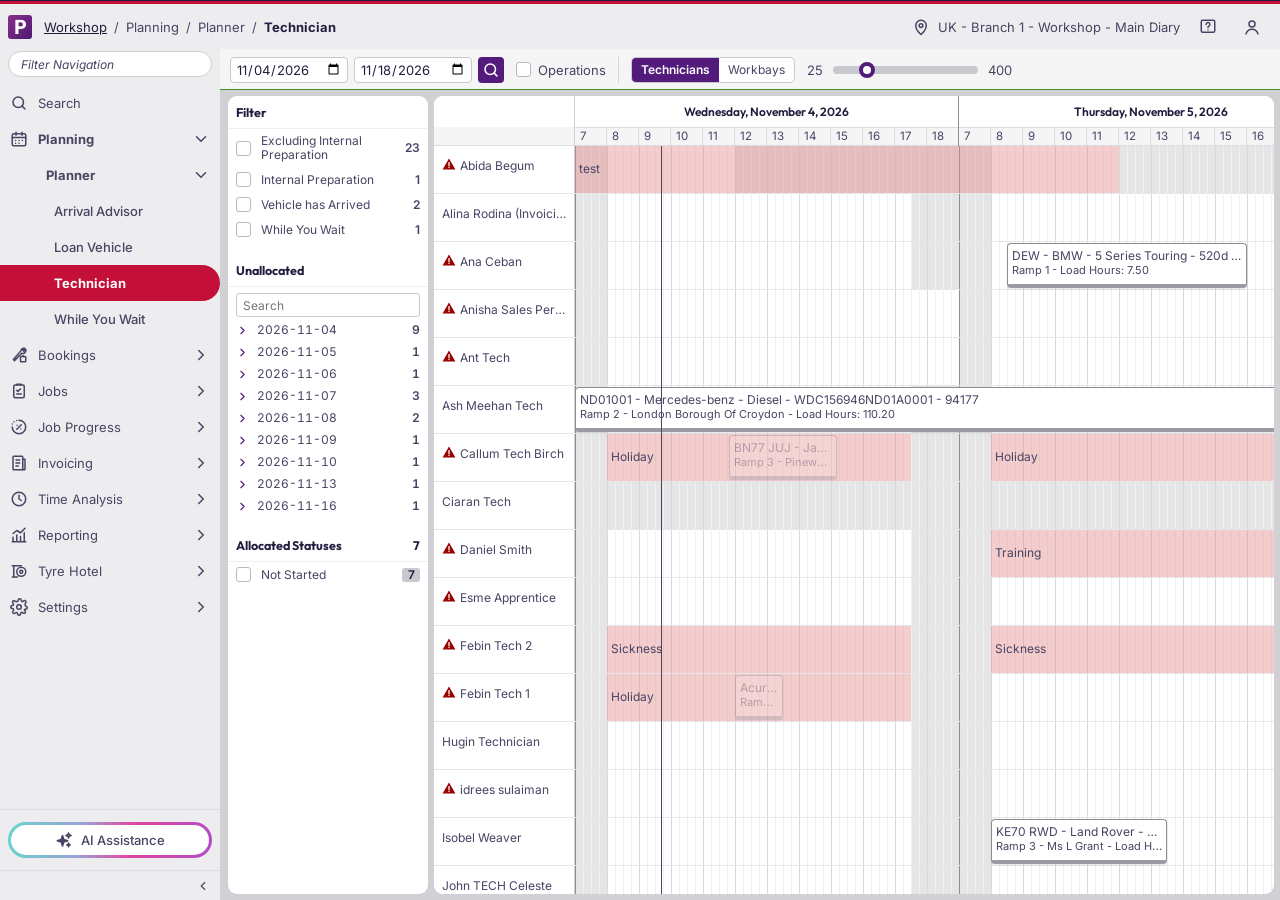
==== index.html @ 4c566c7a "Offer extras on the booking call, checked against parts stock After the booking form, the copilot lo" ====
<!doctype html>
<html lang="en-GB">
<head>
<meta charset="utf-8">
<meta name="viewport" content="width=device-width, initial-scale=1">
<title>Pinewood · Workshop Planner and AI Assistance prototype</title>
<link rel="preconnect" href="https://fonts.googleapis.com">
<link rel="preconnect" href="https://fonts.gstatic.com" crossorigin>
<link href="https://fonts.googleapis.com/css2?family=Inter:wght@400;500;600;700&family=Outfit:wght@500;600;700&display=swap" rel="stylesheet">
<link rel="stylesheet" href="css/app.css">
<link rel="stylesheet" href="css/planner.css">
<link rel="stylesheet" href="css/copilot.css">
</head>
<body>
<div class="top-line" aria-hidden="true"></div>
<header class="topbar">
  <div class="logo" aria-hidden="true">P</div>
  <nav class="crumb" id="crumb" aria-label="Breadcrumb"></nav>
  <span class="sp"></span>
  <span class="loc"><svg class="i"><use href="#i-pin"/></svg><span>UK - Branch 1 - Workshop - Main Diary</span></span>
  <button class="icbtn" data-a="inert" aria-label="Help"><svg class="i"><use href="#i-help"/></svg></button>
  <button class="icbtn" data-a="inert" aria-label="Account"><svg class="i"><use href="#i-user"/></svg></button>
</header>
<div class="shell" id="shell">
  <aside class="side" id="side" aria-label="Main navigation">
    <input class="nav-filter" id="nav-filter" placeholder="Filter Navigation" aria-label="Filter navigation" autocomplete="off">
    <nav class="nav" id="nav"></nav>
    <div class="side-foot">
      <div class="ai-wrap"><button class="ai-btn" id="ai-btn" data-a="chat" aria-pressed="false"><svg class="i"><use href="#i-sparks"/></svg><span>AI Assistance</span></button></div>
      <button class="collapse" id="collapse" data-a="collapse" aria-label="Collapse navigation"><svg class="i sm"><use href="#i-left"/></svg></button>
    </div>
  </aside>

  <div class="content">
    <div class="workspace">
      <main id="main" tabindex="-1"></main>
      <aside class="chat hide" id="chat" aria-label="AI Assistance"></aside>
    </div>
  </div>
</div>
<div id="tip" class="tip" role="status" hidden></div>
<div id="toasts" aria-live="polite"></div>

<svg width="0" height="0" style="position:absolute" aria-hidden="true">
  <symbol id="i-pin" viewBox="0 0 24 24"><path d="M12 22s7-6.1 7-12a7 7 0 10-14 0c0 5.9 7 12 7 12z"/><circle cx="12" cy="10" r="2.5"/></symbol>
  <symbol id="i-help" viewBox="0 0 24 24"><rect x="3" y="3" width="18" height="16" rx="2"/><path d="M9.5 8.5a2.5 2.5 0 114 2c-1 .6-1.5 1-1.5 2"/><path d="M12 15.5h.01"/></symbol>
  <symbol id="i-user" viewBox="0 0 24 24"><circle cx="12" cy="8" r="4"/><path d="M4 21c1.5-4 4.5-6 8-6s6.5 2 8 6"/></symbol>
  <symbol id="i-search" viewBox="0 0 24 24"><circle cx="11" cy="11" r="7"/><path d="M20 20l-3.5-3.5"/></symbol>
  <symbol id="i-calendar" viewBox="0 0 24 24"><rect x="3" y="5" width="18" height="16" rx="2"/><path d="M3 10h18M8 3v4M16 3v4M7.5 14h.01M12 14h.01M16.5 14h.01M7.5 17.5h.01M12 17.5h.01"/></symbol>
  <symbol id="i-tools" viewBox="0 0 24 24"><path d="M14.5 6.5a4 4 0 015-3.5l-2.500 2.500 1.500 1.500L21 4.500a4 4 0 01-5.300 5.100L6 19.500 4.500 18z"/><rect x="14" y="14" width="7" height="7" rx="1"/><path d="M17.500 14v-1.500"/></symbol>
  <symbol id="i-clip" viewBox="0 0 24 24"><rect x="5" y="4" width="14" height="17" rx="2"/><path d="M9 4V3h6v1M9 11l1.500 1.500L14 9M9 16h6"/></symbol>
  <symbol id="i-progress" viewBox="0 0 24 24"><path d="M12 3a9 9 0 11-9 9"/><path d="M3 8v.01M5.500 5v.01M9 3.400v.01"/><path d="M15 9l-6 6M9.500 9.500h.01M14.500 14.500h.01"/></symbol>
  <symbol id="i-invoice" viewBox="0 0 24 24"><rect x="4" y="3" width="13" height="18" rx="1"/><path d="M8 8h5M8 12h5M8 16h3M17 7h3v13a1 1 0 01-1 1h-2"/></symbol>
  <symbol id="i-clock" viewBox="0 0 24 24"><circle cx="12" cy="12" r="9"/><path d="M12 7v5l3 2"/></symbol>
  <symbol id="i-report" viewBox="0 0 24 24"><path d="M4 20v-5M9 20v-8M14 20v-6M19 20V9M3 21h18M4 10l5-4 5 3 6-6"/></symbol>
  <symbol id="i-tyre" viewBox="0 0 24 24"><circle cx="15" cy="13" r="6"/><circle cx="15" cy="13" r="2"/><path d="M3 5h12M5 5v15M3 20h7"/></symbol>
  <symbol id="i-cog" viewBox="0 0 24 24"><circle cx="12" cy="12" r="3"/><path d="M19.400 15a1.700 1.700 0 00.300 1.800l.1.100a2 2 0 11-2.800 2.800l-.1-.1a1.700 1.700 0 00-1.800-.3 1.700 1.700 0 00-1 1.500V21a2 2 0 11-4 0v-.1a1.700 1.700 0 00-1.100-1.500 1.700 1.700 0 00-1.800.3l-.1.100a2 2 0 11-2.800-2.800l.1-.1a1.700 1.700 0 00.3-1.800 1.700 1.700 0 00-1.500-1H3a2 2 0 110-4h.1a1.700 1.700 0 001.500-1.100 1.700 1.700 0 00-.3-1.800l-.1-.1a2 2 0 112.800-2.800l.1.100a1.700 1.700 0 001.800.3H9.900a1.700 1.700 0 001-1.500V3a2 2 0 114 0v.1a1.700 1.700 0 001 1.500 1.700 1.700 0 001.800-.3l.1-.1a2 2 0 112.800 2.800l-.1.100a1.700 1.700 0 00-.3 1.800V9.900a1.700 1.700 0 001.500 1H21a2 2 0 110 4h-.1a1.700 1.700 0 00-1.500 1z"/></symbol>
  <symbol id="i-down" viewBox="0 0 24 24"><path d="M6 9l6 6 6-6"/></symbol>
  <symbol id="i-right" viewBox="0 0 24 24"><path d="M9 6l6 6-6 6"/></symbol>
  <symbol id="i-left" viewBox="0 0 24 24"><path d="M15 6l-6 6 6 6"/></symbol>
  <symbol id="i-sparks" viewBox="0 0 24 24"><path d="M10 6l1.800 5.200L17 13l-5.200 1.800L10 20l-1.800-5.200L3 13l5.200-1.800z" fill="currentColor"/><path d="M18 2.500l.9 2.600 2.600.9-2.600.9-.9 2.600-.9-2.600-2.600-.9 2.600-.9z"/><path d="M18 16l.7 1.800 1.800.7-1.800.7-.7 1.800-.7-1.800-1.800-.7 1.800-.7z" fill="currentColor"/></symbol>
  <symbol id="i-spark" viewBox="0 0 24 24"><path d="M12 3l1.800 5.200L19 10l-5.200 1.800L12 17l-1.800-5.200L5 10l5.200-1.800z"/><path d="M19 15l.8 2.200L22 18l-2.200.8L19 21l-.8-2.200L16 18l2.200-.8z"/></symbol>
  <symbol id="i-check" viewBox="0 0 24 24"><path d="M5 12.500l4.500 4.500L19 7.500"/></symbol>
  <symbol id="i-x" viewBox="0 0 24 24"><path d="M6 6l12 12M18 6L6 18"/></symbol>
  <symbol id="i-alert" viewBox="0 0 24 24"><path d="M12 3l10 18H2z"/><path d="M12 10v4M12 17.500h.01"/></symbol>
  <symbol id="i-info" viewBox="0 0 24 24"><circle cx="12" cy="12" r="9"/><path d="M12 11v6M12 7.500h.01"/></symbol>
  <symbol id="i-lock" viewBox="0 0 24 24"><rect x="5" y="11" width="14" height="10" rx="2"/><path d="M8 11V8a4 4 0 018 0v3"/></symbol>
  <symbol id="i-send" viewBox="0 0 24 24"><path d="M4 12l16-8-6 16-2.500-6.500z"/></symbol>
  <symbol id="i-table" viewBox="0 0 24 24"><rect x="3" y="4" width="18" height="16" rx="2"/><path d="M3 10h18M3 15h18M9 10v10"/></symbol>
  <symbol id="i-chart" viewBox="0 0 24 24"><path d="M4 20V10M10 20V4M16 20v-7M22 20H2"/></symbol>
  <symbol id="i-arrow" viewBox="0 0 24 24"><path d="M5 12h14M13 6l6 6-6 6"/></symbol>
  <symbol id="i-back" viewBox="0 0 24 24"><path d="M19 12H5M11 6l-6 6 6 6"/></symbol>
  <symbol id="i-up" viewBox="0 0 24 24"><path d="M12 19V5M6 11l6-6 6 6"/></symbol>
  <symbol id="i-dn" viewBox="0 0 24 24"><path d="M12 5v14M6 13l6 6 6-6"/></symbol>
  <symbol id="i-warn-fill" viewBox="0 0 24 24"><path d="M12 2.500L23 21.500H1z" fill="currentColor" stroke="none"/><path d="M12 9.500v5.500M12 17.700v.1" stroke="#fff" stroke-width="2.200" stroke-linecap="round"/></symbol>
</svg>

<script src="js/aftersales-data.js"></script>
<script src="js/workshop-planner.js"></script>
<script src="js/charts.js"></script>
<script src="js/intent.js"></script>
<script src="js/optimiser.js"></script>
<script src="js/matching.js"></script>
<script src="js/parts.js"></script>
<script src="js/vehicles.js"></script>
<script src="js/upsell.js"></script>
<script src="js/dashboard.js"></script>
<script src="js/copilot.js"></script>
<script src="js/app.js"></script>
</body>
</html>
---- css/app.css ----
/* App chrome: sampled from the Pinewood workshop planner screenshot. */
:root {
  --brand: #531b7c;
  --brand-600: #6a2a97;
  --brand-50: #f4effa;
  --brand-100: #e8def5;
  --brand-200: #d2c0ea;
  --crimson: #c41038;
  --navy: #231c3e;
  --ink: #231c3e;
  --ink-2: #484463;
  --muted: #6a6878;
  --chrome: #edecee;
  --gutter: #d1d1d5;
  --toolbar: #f5f5f6;
  --card: #fff;
  --line: #e2e1e8;
  --line-2: #efeef3;
  --green: #3f8f2a;
  --warn: #980303;
  --ok: #256b2a;
  --ok-bg: #e6f3e7;
  --amber: #8a4b00;
  --amber-bg: #fff3dc;
  --red: #a8231b;
  --red-bg: #fdecea;
  --shadow: 0 1px 2px rgba(20, 16, 40, .06), 0 2px 8px rgba(20, 16, 40, .05);
  --ai-gradient: linear-gradient(100deg, #63d6c8 0%, #9aa3d6 35%, #e0489f 60%, #b24bc8 100%);
}

* { box-sizing: border-box; }
html, body { margin: 0; height: 100%; }
body {
  font-family: 'Inter', system-ui, sans-serif;
  font-size: 13px;
  line-height: 18px;
  color: var(--ink);
  background: var(--chrome);
  -webkit-font-smoothing: antialiased;
  overflow: hidden;
}
button, input, select { font: inherit; color: inherit; }
a { color: var(--brand); }
:focus-visible { outline: 2px solid var(--brand); outline-offset: 1px; }
.sp { flex: 1 1 auto; }
.hide { display: none !important; }
svg.i { width: 18px; height: 18px; flex: none; stroke: currentColor; fill: none; stroke-width: 2; stroke-linecap: round; stroke-linejoin: round; }
svg.i.sm { width: 14px; height: 14px; }

.top-line { height: 4px; background: linear-gradient(var(--navy) 0 1px, var(--crimson) 1px); }
.shell { display: flex; height: calc(100vh - 49px); min-height: 0; }
.content { flex: 1 1 auto; min-width: 0; display: flex; flex-direction: column; }
.workspace { flex: 1 1 auto; min-height: 0; display: flex; }
main { flex: 1 1 auto; min-width: 0; display: flex; flex-direction: column; min-height: 0; outline: 0; }

/* Sidebar */
.side { width: 220px; flex: none; display: flex; flex-direction: column; min-height: 0; background: var(--chrome); transition: width .18s ease; }
.logo { width: 24px; height: 24px; border-radius: 3px; background: linear-gradient(135deg, #8a2f8e, #4b1a70); color: #fff; font-family: 'Outfit', sans-serif; font-weight: 700; font-size: 20px; line-height: 24px; text-align: center; }
.nav-filter { margin: 2px 8px 8px; height: 26px; flex: none; border: 1px solid #cfced4; border-radius: 13px; padding: 0 12px; background: #fff; font-style: italic; font-size: 12px; min-width: 0; }
.nav-filter::placeholder { color: var(--ink-2); }
.nav { flex: 1 1 auto; min-height: 0; overflow-y: auto; overflow-x: hidden; }
.nv { display: flex; align-items: center; gap: 10px; width: 100%; height: 36px; padding: 0 10px; border: 0; background: transparent; color: var(--ink-2); cursor: pointer; text-align: left; white-space: nowrap; }
.nv:hover { background: #e3e2e6; }
.nv svg.i { width: 18px; height: 18px; }
.nv .chev { margin-left: auto; width: 15px; height: 15px; }
.nv.open { font-weight: 700; }
.nv.l2 { padding-left: 46px; }
.nv.l3 { padding-left: 54px; font-weight: 500; border-radius: 0 18px 18px 0; width: calc(100% - 0px); }
.nv.on { background: var(--crimson); color: #fff; font-weight: 700; }
.nv.on:hover { background: var(--crimson); }
.side-foot { flex: none; border-top: 1px solid #dddce0; }
.ai-wrap { padding: 12px 8px; }
.ai-btn { position: relative; width: 100%; height: 36px; display: flex; align-items: center; justify-content: center; gap: 8px; border: 3px solid transparent; border-radius: 18px; background: linear-gradient(#fff, #fff) padding-box, var(--ai-gradient) border-box; color: var(--ink-2); cursor: pointer; font-weight: 500; white-space: nowrap; }
.ai-btn:hover, .ai-btn[aria-pressed="true"] { background: linear-gradient(var(--brand-50), var(--brand-50)) padding-box, var(--ai-gradient) border-box; }
.collapse { display: flex; justify-content: flex-end; align-items: center; width: 100%; height: 30px; padding: 0 10px; border: 0; border-top: 1px solid #dddce0; background: transparent; color: var(--ink-2); cursor: pointer; }
.collapse:hover { background: #e3e2e6; }
.shell.mini .side { width: 52px; }
.shell.mini .nav-filter, .shell.mini .nv > span, .shell.mini .nv .chev, .shell.mini .nv.l2, .shell.mini .nv.l3, .shell.mini .ai-btn span { display: none; }
.shell.mini .nv { justify-content: center; padding: 0; }
.shell.mini .ai-btn { padding: 0; }
.shell.mini .collapse svg { transform: rotate(180deg); }

/* Top bar */
.topbar { height: 45px; display: flex; align-items: center; gap: 12px; padding: 0 12px 0 8px; background: var(--chrome); }
.crumb { display: flex; align-items: center; gap: 7px; color: var(--ink-2); min-width: 0; white-space: nowrap; overflow: hidden; }
.crumb button { padding: 0; border: 0; background: none; color: var(--ink); text-decoration: underline; cursor: pointer; }
.crumb b { color: var(--ink); font-weight: 700; overflow: hidden; text-overflow: ellipsis; }
.loc { display: flex; align-items: center; gap: 8px; color: var(--ink-2); white-space: nowrap; }
.icbtn { width: 32px; height: 32px; border: 0; border-radius: 7px; background: transparent; color: var(--ink-2); display: inline-flex; align-items: center; justify-content: center; cursor: pointer; flex: none; }
.icbtn:hover { background: var(--brand-50); color: var(--brand); }

/* Toasts */
#toasts { position: fixed; left: 50%; bottom: 24px; transform: translateX(-50%); display: flex; flex-direction: column; gap: 8px; align-items: center; z-index: 60; }
.toast { background: var(--ink); color: #fff; padding: 10px 16px; border-radius: 10px; font-weight: 600; box-shadow: 0 8px 24px rgba(0, 0, 0, .25); animation: toast-in .2s; }
@keyframes toast-in { from { transform: translateY(8px); opacity: 0; } }

@media (max-width: 1080px) { .loc span { display: none; } }
@media (max-width: 900px) { .side { display: none; } }
@media (prefers-reduced-motion: reduce) { *, *::before, *::after { animation-duration: .01ms !important; transition-duration: .01ms !important; } }
---- css/planner.css ----
/* Technician planner screen. */
.planner { flex: 1 1 auto; min-height: 0; min-width: 0; display: flex; flex-direction: column; background: var(--gutter); }

.pl-toolbar { position: relative; flex: none; height: 41px; display: flex; align-items: center; gap: 6px; padding: 0 10px; background: var(--toolbar); }
.pl-toolbar input[type="date"] { width: 118px; height: 26px; padding: 0 5px; border: 1px solid #c9c8ce; border-radius: 4px; background: #fff; }
.pl-toolbar input[type="date"]:focus { outline: 2px solid #111; outline-offset: -1px; border-radius: 4px; }
.pl-go { width: 26px; height: 26px; border: 0; border-radius: 4px; background: var(--brand); color: #fff; display: flex; align-items: center; justify-content: center; cursor: pointer; }
.pl-go:hover { background: var(--brand-600); }
.pl-check { display: inline-flex; align-items: center; gap: 7px; color: var(--ink-2); cursor: pointer; margin-left: 6px; padding-right: 12px; border-right: 1px solid #d6d5da; height: 26px; }
.check { appearance: none; width: 15px; height: 15px; margin: 0; flex: none; border: 1px solid #b9b8c0; border-radius: 3px; background: #fff; cursor: pointer; position: relative; }
.check:checked { background: var(--brand); border-color: var(--brand); }
.check:checked::after { content: ''; position: absolute; left: 4px; top: 1px; width: 4px; height: 8px; border: solid #fff; border-width: 0 2px 2px 0; transform: rotate(45deg); }
.pl-scale { display: inline-flex; align-items: center; gap: 8px; color: var(--ink-2); margin-left: 6px; }
.pl-scale input { appearance: none; width: 145px; height: 8px; border-radius: 4px; background: #c9c8ce; cursor: pointer; }
.pl-scale input::-webkit-slider-thumb { appearance: none; width: 16px; height: 16px; border-radius: 50%; background: #fff; border: 4px solid var(--brand); }
.pl-scale input::-moz-range-thumb { width: 8px; height: 8px; border-radius: 50%; background: #fff; border: 4px solid var(--brand); }
.pl-progress { position: absolute; left: 0; bottom: 0; height: 1px; width: 100%; background: var(--green); transform-origin: left; }
.pl-progress.run { animation: pl-load .7s ease-out; }
@keyframes pl-load { from { transform: scaleX(0); } }

.pl-body { flex: 1 1 auto; min-height: 0; display: flex; gap: 6px; padding: 6px 6px 6px 8px; }
.pl-panel { width: 200px; flex: none; background: #fff; border-radius: 9px; overflow-y: auto; }
.pl-h { display: flex; justify-content: space-between; padding: 7px 8px; font-family: 'Outfit', sans-serif; font-weight: 700; font-size: 12.5px; color: var(--ink); border-bottom: 1px solid var(--line-2); }
.pl-section { padding-bottom: 12px; }
.pl-f { display: grid; grid-template-columns: 15px 1fr auto; gap: 10px; align-items: center; padding: 5px 8px; color: var(--ink-2); font-size: 12px; line-height: 14px; cursor: pointer; }
.pl-f b { font-weight: 600; }
.pl-search { display: block; width: calc(100% - 16px); height: 24px; margin: 6px 8px 2px; padding: 0 6px; border: 1px solid #c9c8ce; border-radius: 3px; font-size: 12px; }
.pl-day { display: flex; align-items: center; gap: 8px; width: 100%; padding: 2px 8px; border: 0; background: none; color: var(--ink-2); cursor: pointer; font-size: 12px; font-variant-numeric: tabular-nums; }
.pl-day:hover { background: var(--brand-50); }
.pl-day svg { color: var(--brand); width: 13px; height: 13px; transition: transform .12s; }
.pl-day[aria-expanded="true"] svg { transform: rotate(90deg); }
.pl-day b { margin-left: auto; font-weight: 600; }
.pl-job { margin: 2px 8px 4px 20px; padding: 5px 7px; border: 1px solid #c9c8ce; border-bottom-width: 3px; border-radius: 4px; font-size: 11.5px; line-height: 15px; color: var(--ink-2); }
.pl-job b { display: block; font-weight: 600; color: var(--ink); }
.pl-chip { padding: 0 5px; min-width: 18px; text-align: center; border-radius: 3px; background: #c9c8ce; color: var(--ink); font-weight: 700; }

.pl-grid { flex: 1 1 auto; min-width: 0; background: #fff; border-radius: 9px; overflow: auto; position: relative; }
.pl-inner { position: relative; min-width: max-content; }
.pl-head { position: sticky; top: 0; z-index: 6; display: flex; background: #fff; }
.pl-corner { position: sticky; left: 0; z-index: 7; width: var(--res); flex: none; background: linear-gradient(#fff 0 31px, #f5f5f6 31px); border-right: 1px solid #cfcfd4; border-bottom: 1px solid #dcdce0; }
.pl-dayh { flex: none; width: calc(var(--h) * 12); border-right: 1px solid #8d8d93; }
.pl-dayt { height: 31px; display: flex; align-items: center; justify-content: center; font-family: 'Outfit', sans-serif; font-weight: 600; font-size: 12px; white-space: nowrap; overflow: hidden; color: var(--ink); }
.pl-hours { display: flex; height: 19px; background: #f5f5f6; border-bottom: 1px solid #dcdce0; border-top: 1px solid #dcdce0; }
.pl-hours span { flex: 1 1 0; min-width: 0; padding-left: 5px; font-size: 11.5px; line-height: 17px; color: var(--ink-2); border-left: 1px solid #dcdce0; overflow: hidden; }
.pl-hours span:first-child { border-left: 0; }
.pl-row { display: flex; height: 48px; }
.pl-res { position: sticky; left: 0; z-index: 4; width: var(--res); flex: none; display: flex; align-items: flex-start; gap: 4px; padding: 11px 6px 0 8px; background: #fff; border-right: 1px solid #cfcfd4; border-bottom: 1px solid #e6e6e9; color: var(--ink-2); font-size: 12px; white-space: nowrap; overflow: hidden; }
.pl-res span { overflow: hidden; text-overflow: ellipsis; }
.pl-res svg { color: var(--warn); width: 14px; height: 14px; }
.pl-track { position: relative; flex: none; width: var(--w); border-bottom: 1px solid #e6e6e9; }
.pl-track::after {
  content: ''; position: absolute; inset: 0; pointer-events: none; z-index: 1;
  background-image:
    linear-gradient(to right, #8d8d93 1px, transparent 1px),
    linear-gradient(to right, #d9d9dd 1px, transparent 1px),
    linear-gradient(to right, #f0f0f2 1px, transparent 1px);
  background-size: calc(var(--h) * 12) 100%, var(--h) 100%, calc(var(--h) / 4) 100%;
}
.pl-off { position: absolute; top: 0; bottom: 0; background: #e5e5e5; }
.pl-abs { position: absolute; top: 0; bottom: 0; z-index: 2; background: rgba(226, 134, 134, .42); color: var(--ink-2); padding: 14px 4px 0; font-size: 12px; white-space: nowrap; overflow: hidden; text-overflow: ellipsis; }
.pl-card { position: absolute; top: 1px; bottom: 1px; z-index: 3; padding: 5px 4px 0; background: #fff; border: 1px solid #8d8d93; border-bottom: 4px solid #9b9ba1; border-radius: 4px; font-size: 12px; line-height: 14px; color: var(--ink-2); white-space: nowrap; overflow: hidden; box-shadow: 0 1px 2px rgba(0,0,0,.1); cursor: default; }
.pl-card div { overflow: hidden; text-overflow: ellipsis; }
.pl-card small { font-size: 11px; }
.pl-card.ghost { opacity: .34; background: #f7e3e3; }
.pl-card.dim { opacity: .3; }
.pl-now { position: absolute; top: 31px; bottom: 0; width: 1px; background: #484463; z-index: 5; pointer-events: none; }
.pl-now::before { content: ''; position: absolute; left: -4px; top: 13px; border-left: 4.5px solid transparent; border-right: 4.5px solid transparent; border-top: 6px solid #484463; }

@media (max-width: 1180px) { .pl-panel { display: none; } }
@media (max-width: 760px) { .pl-scale { display: none; } }

/* Technicians / Workbays switch, preview banner and AI-made cards */
.pl-seg { display: inline-flex; margin-left: 6px; border: 1px solid #c9c8ce; border-radius: 5px; overflow: hidden; background: #fff; }
.pl-seg button { height: 24px; padding: 0 9px; border: 0; background: none; color: var(--ink-2); font-size: 12px; cursor: pointer; }
.pl-seg button[aria-pressed="true"] { background: var(--brand); color: #fff; font-weight: 600; }
.pl-banner { flex: none; display: flex; align-items: center; gap: 8px; padding: 6px 12px; background: var(--brand-50); border-bottom: 1px solid var(--brand-100); color: var(--ink); }
.pl-banner b { font-weight: 700; }
.pl-banner svg { color: var(--brand); }
.pl-card.prop { border: 1.5px dashed var(--brand); border-bottom: 4px solid var(--brand-200); background: var(--brand-50); opacity: 1; }
.pl-card.ai { border-color: var(--brand); border-bottom-color: #b24bc8; box-shadow: 0 0 0 1px var(--brand-100); animation: pl-pop .35s ease-out backwards; }
@keyframes pl-pop { from { opacity: 0; transform: scale(.96); } }
---- css/copilot.css ----
/* AI Assistance panel (from the Accelerator prototype) and generated dashboards. */

/* Buttons */
.btn { display: inline-flex; align-items: center; justify-content: center; gap: 7px; min-height: 34px; padding: 6px 14px; border: 1px solid #c9c6d4; border-radius: 8px; background: #fff; font-weight: 600; color: var(--ink); cursor: pointer; white-space: nowrap; }
.btn:hover { border-color: var(--brand); background: var(--brand-50); }
.btn.s { min-height: 30px; padding: 4px 11px; font-size: 12.5px; }
.btn.p { background: var(--brand); border-color: var(--brand); color: #fff; }
.btn.p:hover { background: var(--brand-600); }
.btn.sq { width: 38px; min-height: 38px; padding: 0; flex: none; }
.btn.ghost { background: transparent; }
.btn:disabled { opacity: .5; cursor: default; }
.icbtn.sm { width: 28px; height: 28px; }
.icbtn[aria-pressed="true"] { background: var(--brand-50); color: var(--brand); }

/* Chat */
.chat { width: 400px; flex: none; min-height: 0; display: flex; flex-direction: column; background: #fff; border-left: 1px solid var(--line); }
.chat-h { flex: none; display: flex; align-items: center; gap: 10px; padding: 10px 12px 10px 14px; border-bottom: 1px solid var(--line); }
.chat-h b { font-family: 'Outfit', sans-serif; font-size: 14px; font-weight: 600; white-space: nowrap; }
.spark { width: 28px; height: 28px; flex: none; border-radius: 8px; display: flex; align-items: center; justify-content: center; color: #fff; background: linear-gradient(135deg, #3fb5a6, #7b3fc4); }
.ctx { padding: 2px 8px; max-width: 150px; overflow: hidden; text-overflow: ellipsis; white-space: nowrap; font-size: 12px; font-weight: 600; color: var(--ink-2); background: #f3f2f7; border: 1px solid var(--line); border-radius: 6px; }
.chat-b { flex: 1 1 auto; min-height: 0; overflow-y: auto; display: flex; flex-direction: column; gap: 12px; padding: 16px 14px; }
.msg-u { align-self: flex-end; max-width: 86%; padding: 9px 13px; color: #fff; background: var(--brand); border-radius: 14px 14px 3px 14px; overflow-wrap: anywhere; }
.msg-a { max-width: 96%; color: var(--ink); }
.col { display: flex; flex-direction: column; gap: 8px; align-items: flex-start; }
.ccard { display: flex; flex-direction: column; gap: 10px; padding: 14px; background: #fff; border: 1px solid var(--line); border-radius: 12px; box-shadow: var(--shadow); }
.ccard .safe { display: flex; align-items: center; gap: 6px; padding-top: 8px; font-size: 12px; color: var(--muted); border-top: 1px dashed var(--line); }
.c-result { font-size: 15px; line-height: 21px; font-weight: 700; }
.c-note { display: flex; gap: 6px; color: var(--ink-2); }
.c-note svg { margin-top: 2px; }
.sm { font-size: 12.5px; line-height: 17px; color: var(--ink-2); }
.xs { font-size: 11.5px; line-height: 15px; }
.muted { color: var(--muted); }
.lnk { display: flex; justify-content: space-between; align-items: center; width: 100%; padding: 8px 11px; font-weight: 600; text-align: left; background: #fff; border: 1px solid var(--line); border-radius: 8px; cursor: pointer; }
.lnk:hover { border-color: var(--brand); background: var(--brand-50); }
.qchip { display: inline-flex; padding: 7px 12px; color: var(--brand); font-weight: 600; text-align: left; background: #fff; border: 1.5px solid var(--brand-200); border-radius: 16px; cursor: pointer; }
.qchip:hover { background: var(--brand-50); }
.c-chips { display: flex; flex-wrap: wrap; gap: 8px; align-items: flex-start; }
.c-empty { display: flex; flex-direction: column; gap: 14px; padding: 6px 2px 4px; }
.c-empty h2 { margin: 0; font-family: 'Outfit', sans-serif; font-size: 17px; line-height: 24px; font-weight: 600; }
.c-empty .c-chips { flex-direction: column; }
.c-safe { display: flex; gap: 6px; margin: 0; font-size: 11.5px; line-height: 15px; color: var(--muted); }
.chat-f { flex: none; display: flex; align-items: center; gap: 8px; padding: 10px 12px; border-top: 1px solid var(--line); }
.chat-f input { flex: 1; min-width: 0; min-height: 40px; padding: 9px 14px; border: 1px solid #c9c6d4; border-radius: 20px; }
.kv3 { display: grid; grid-template-columns: repeat(3, minmax(0, 1fr)); gap: 8px; }
.kv3 div { padding: 8px 10px; background: #f6f5f9; border-radius: 8px; min-width: 0; }
.kv3 span { display: block; white-space: nowrap; overflow: hidden; text-overflow: ellipsis; }
.kv3 b { display: block; font-size: 16px; line-height: 22px; font-weight: 700; }
.typing { display: inline-flex; gap: 4px; }
.typing i { width: 6px; height: 6px; border-radius: 50%; background: #b6a6d3; animation: bl 1s infinite; }
.typing i:nth-child(2) { animation-delay: .15s; }
.typing i:nth-child(3) { animation-delay: .3s; }
@keyframes bl { 0%, 100% { opacity: .3; } 50% { opacity: 1; } }
.steps { gap: 6px; padding: 12px 14px; box-shadow: none; }
.step { display: flex; align-items: flex-start; gap: 8px; font-size: 12.5px; line-height: 17px; color: var(--muted); }
.step svg, .step .spin, .step .dot { margin-top: 1.5px; }
.step.done { color: var(--ink-2); }
.step.done svg { color: var(--ok); }
.step.run { color: var(--ink); font-weight: 600; }
.spin { width: 14px; height: 14px; flex: none; border: 2px solid var(--brand-100); border-top-color: var(--brand); border-radius: 50%; animation: spin .8s linear infinite; }
.dot { width: 14px; height: 14px; flex: none; }
@keyframes spin { to { transform: rotate(360deg); } }

/* Dashboard shell */
.dash { flex: 1 1 auto; min-height: 0; overflow-y: auto; padding: 16px 18px 24px; background: #f2f2f5; container-type: inline-size; }
.d-top { display: flex; align-items: flex-start; gap: 12px; margin-bottom: 12px; }
.d-top h1 { margin: 0; font-family: 'Outfit', sans-serif; font-size: 22px; line-height: 28px; font-weight: 600; }
.d-q { display: flex; align-items: center; gap: 6px; margin: 2px 0 0; color: var(--muted); font-size: 12.5px; }
.d-q svg { color: #7b3fc4; }
.d-filters { display: flex; align-items: center; flex-wrap: wrap; gap: 8px 12px; margin-bottom: 14px; }
.df { display: inline-flex; align-items: center; gap: 6px; color: var(--muted); font-size: 12px; }
.df select { height: 30px; padding: 0 8px; color: var(--ink); background: #fff; border: 1px solid #c9c6d4; border-radius: 7px; max-width: 170px; }
.df-range, .df-note { margin-left: auto; color: var(--muted); font-size: 12px; font-variant-numeric: tabular-nums; }
.df-note { margin-left: 0; }
.df-chips { display: inline-flex; align-items: center; gap: 6px; flex-wrap: wrap; }
.df-chip { padding: 3px 9px; color: var(--brand); font-size: 12px; font-weight: 600; background: var(--brand-50); border: 1px solid var(--brand-100); border-radius: 12px; }
.df-clear { padding: 0; color: var(--ink-2); font-size: 12px; text-decoration: underline; background: none; border: 0; cursor: pointer; }

.d-grid { display: grid; grid-template-columns: repeat(12, minmax(0, 1fr)); gap: 12px; }
.s12 { grid-column: span 12; } .s8 { grid-column: span 8; } .s7 { grid-column: span 7; } .s6 { grid-column: span 6; }
.s5 { grid-column: span 5; } .s4 { grid-column: span 4; } .s3 { grid-column: span 3; }
@container (max-width: 980px) {
  .s3, .s4, .s5, .s6, .s7, .s8 { grid-column: span 6; }
  .d-grid > .s7, .d-grid > .s8 { grid-column: span 12; }
  .d-grid > .s7 + .s5, .d-grid > .s8 + .s4 { grid-column: span 12; }
  .d-grid > .s4:has(+ .s5) { grid-column: span 6; }
  .d-grid > .s5 + .s3 { grid-column: span 12; }
  .d-grid > .s4 + .s4 + .s4 { grid-column: span 12; }
}
@container (max-width: 640px) { .d-grid > * { grid-column: span 12 !important; } .df-range { margin-left: 0; } }

.w { min-width: 0; display: flex; flex-direction: column; padding: 14px 16px; background: #fff; border: 1px solid var(--line-2); border-radius: 10px; box-shadow: var(--shadow); }
.w-h { display: flex; justify-content: space-between; gap: 8px; margin-bottom: 10px; }
.w-h h3 { margin: 0; font-family: 'Outfit', sans-serif; font-size: 14px; line-height: 20px; font-weight: 600; }
.w-h p { margin: 1px 0 0; font-size: 12px; line-height: 16px; color: var(--muted); }
.w-acts { flex: none; margin: -3px -6px 0 0; }
.w-b { min-width: 0; }
.rise { animation: rise .32s ease-out backwards; }
@keyframes rise { from { opacity: 0; transform: translateY(8px); } }
.sk { border-radius: 10px; background: linear-gradient(100deg, #e9e8ee 30%, #f4f3f7 50%, #e9e8ee 70%); background-size: 300% 100%; animation: shimmer 1.3s linear infinite; }
@keyframes shimmer { from { background-position: 100% 0; } to { background-position: -50% 0; } }

/* Headline answer */
.w-head { flex-direction: row; gap: 12px; align-items: flex-start; border: 2px solid transparent; background: linear-gradient(90deg, #eefaf8, #f6effc) padding-box, linear-gradient(100deg, #63d6c8, #b24bc8) border-box; }
.head-t { font-family: 'Outfit', sans-serif; font-size: 18px; line-height: 25px; font-weight: 600; text-wrap: pretty; }
.head-d { margin-top: 3px; color: var(--ink-2); text-wrap: pretty; }

/* KPI row */
.w-kpis { display: grid; grid-template-columns: repeat(auto-fit, minmax(150px, 1fr)); gap: 12px; }
.kpi { position: relative; display: flex; flex-direction: column; gap: 2px; min-width: 0; padding: 12px 14px; background: #fff; border: 1px solid var(--line-2); border-radius: 10px; box-shadow: var(--shadow); }
.kpi-l { display: flex; justify-content: space-between; align-items: center; gap: 6px; min-height: 18px; font-size: 12.5px; color: var(--ink-2); }
.kpi-why { flex: none; padding: 0 6px; color: var(--brand); font-size: 11.5px; font-weight: 600; background: var(--brand-50); border: 0; border-radius: 9px; cursor: pointer; opacity: 0; }
.kpi:hover .kpi-why, .kpi-why:focus-visible { opacity: 1; }
@media (hover: none) { .kpi-why { opacity: 1; } }
.kpi-n { font-family: 'Outfit', sans-serif; font-size: 25px; line-height: 32px; font-weight: 600; }
.kpi-m { display: flex; flex-wrap: wrap; align-items: center; gap: 2px 6px; font-size: 12px; line-height: 16px; }
.kpi-d { display: inline-flex; align-items: center; gap: 2px; font-weight: 700; font-variant-numeric: tabular-nums; }
.kpi-d.good { color: var(--ok); }
.kpi-d.bad { color: var(--red); }
.kpi-d.flat { color: var(--muted); }
.kpi-v { color: var(--muted); }
.kpi-tg { display: inline-flex; align-items: center; gap: 4px; font-size: 12px; line-height: 16px; color: var(--muted); }
.kpi-tg.miss { color: var(--amber); font-weight: 600; }
.spark-w { position: relative; margin-top: 6px; height: 26px; }
.spark-l { display: block; width: 100%; height: 100%; }
.spark-d { position: absolute; width: 8px; height: 8px; margin: -4px 0 0 -4px; border-radius: 50%; box-shadow: 0 0 0 2px #fff; }
.is-hero { grid-template-columns: 1fr; }
.is-hero .kpi { padding: 18px 20px; }
.is-hero .kpi-n { font-size: 52px; line-height: 60px; }
.is-hero .spark-w { height: 40px; }
.kpi-def { margin: 6px 0 0; font-size: 12.5px; color: var(--muted); }

/* Charts */
.plot { width: 100%; min-width: 0; }
.plot svg { display: block; overflow: visible; }
.plot svg:focus-visible { outline: 2px solid var(--brand); outline-offset: 2px; }
.grid { stroke: #ecebf0; stroke-width: 1; }
.ax { fill: var(--muted); font-size: 11px; font-variant-numeric: tabular-nums; }
.ax.tgt { fill: var(--ink-2); paint-order: stroke; stroke: #fff; stroke-width: 3px; }
.end { fill: var(--ink); font-size: 11.5px; font-weight: 600; font-variant-numeric: tabular-nums; }
.target { stroke: #8d8b9b; stroke-width: 1; }
.cross { stroke: #8d8b9b; stroke-width: 1; }
.band.on { fill: rgba(83, 27, 124, .05); }
.band:focus-visible { outline: none; stroke: var(--brand); }
.legend { display: flex; flex-wrap: wrap; gap: 4px 14px; margin-top: 8px; font-size: 12px; color: var(--ink-2); }
.legend span { display: inline-flex; align-items: center; gap: 6px; }
.k-line { width: 14px; height: 2px; border-radius: 1px; }
.k-rect { width: 10px; height: 10px; border-radius: 2px; }
.chart-note { margin-top: 8px; font-size: 11.5px; line-height: 15px; color: var(--muted); }

.rank { display: flex; flex-direction: column; gap: 2px; }
.rank-r, .div-r { display: grid; grid-template-columns: minmax(70px, 38%) minmax(30px, 1fr) minmax(46px, auto); align-items: center; gap: 8px; min-height: 26px; border-radius: 4px; outline-offset: 0; }
.rank-r:hover, .div-r:hover { background: #f7f6fa; }
.rank-n { overflow: hidden; text-overflow: ellipsis; white-space: nowrap; font-size: 12px; color: var(--ink-2); }
.rank-t { position: relative; height: 14px; }
.rank-t i { display: block; height: 100%; border-radius: 0 4px 4px 0; }
.rank-t.has-tgt::after { content: ''; position: absolute; top: -5px; bottom: -5px; left: var(--tgt); width: 1px; background: #6a6878; }
.rank-r b, .div-r b { font-size: 12px; font-weight: 600; text-align: right; font-variant-numeric: tabular-nums; white-space: nowrap; }
.div { display: flex; flex-direction: column; gap: 2px; }
.div-t { position: relative; height: 14px; }
.div-t::after { content: ''; position: absolute; left: 50%; top: -6px; bottom: -6px; width: 1px; background: #c9c7d3; }
.div-t i { position: absolute; top: 0; bottom: 0; }
.div-t i.pos { border-radius: 0 4px 4px 0; }
.div-t i.neg { border-radius: 4px 0 0 4px; }

.heat { display: grid; gap: 2px; align-items: center; overflow-x: auto; }
.heat-c { min-width: 0; overflow: visible; white-space: nowrap; font-size: 10.5px; line-height: 14px; color: var(--muted); }
.heat-v { display: block; height: 20px; border-radius: 3px; }
.heat-v:hover { outline: 2px solid var(--ink); outline-offset: -1px; }
.heat-key { display: flex; flex-wrap: wrap; align-items: center; gap: 4px 8px; margin-top: 10px; font-size: 11.5px; color: var(--ink-2); }
.heat-key i { width: 110px; height: 8px; border-radius: 4px; }

.seg { display: flex; gap: 2px; height: 28px; }
.seg i { display: flex; align-items: center; min-width: 0; padding-left: 6px; overflow: hidden; border-radius: 4px; font-style: normal; font-size: 12px; font-weight: 600; font-variant-numeric: tabular-nums; }

/* Tables */
.tw { overflow-x: auto; }
.dt { width: 100%; border-collapse: collapse; font-size: 12.5px; }
.dt th, .dt td { padding: 7px 10px 7px 0; text-align: left; border-bottom: 1px solid var(--line-2); white-space: nowrap; }
.dt thead th { font-size: 11.5px; font-weight: 600; color: var(--muted); }
.dt tbody th { font-weight: 600; }
.dt .num { text-align: right; font-variant-numeric: tabular-nums; }
.dt tbody tr:last-child > * { border-bottom: 0; }
.score td small { display: block; font-size: 11px; line-height: 14px; color: var(--muted); }
.cell-miss { color: var(--amber); font-weight: 600; }
.cell-miss svg { vertical-align: -2px; margin-right: 3px; }
.cell-miss small { font-weight: 400; }
.status { display: inline-flex; align-items: center; gap: 4px; padding: 2px 8px; font-size: 11.5px; font-weight: 700; border-radius: 10px; white-space: nowrap; }
.status.ok { color: var(--ok); background: var(--ok-bg); }
.status.warn { color: var(--amber); background: var(--amber-bg); }
.status.crit { color: var(--red); background: var(--red-bg); }

/* Attention, forward look */
.att-list { display: flex; flex-direction: column; gap: 6px; }
.att { display: flex; align-items: center; gap: 8px; width: 100%; padding: 7px 8px; text-align: left; background: #fff; border: 1px solid var(--line); border-radius: 8px; cursor: pointer; }
.att:hover { border-color: var(--brand); background: var(--brand-50); }
.att .status { flex: none; }
.att-t { flex: 1; min-width: 0; font-size: 12.5px; line-height: 16px; }
.att-empty { display: flex; gap: 6px; align-items: center; color: var(--ok); }
.fw { display: flex; flex-direction: column; align-items: flex-start; gap: 2px; flex: 1; }
.fw-n { font-family: 'Outfit', sans-serif; font-size: 34px; line-height: 40px; font-weight: 600; }
.fw-l { color: var(--ink-2); }
.fw-s { margin-bottom: 10px; color: var(--muted); font-size: 12px; }
.away { display: flex; flex-direction: column; gap: 8px; }
.away div { display: grid; grid-template-columns: 56px 1fr; gap: 8px; font-size: 12.5px; line-height: 17px; }
.away b { font-weight: 600; font-variant-numeric: tabular-nums; }

/* Provenance */
.prov { display: flex; flex-wrap: wrap; align-items: center; gap: 6px 8px; margin-top: 14px; font-size: 12px; color: var(--muted); }
.prov details { flex-basis: 100%; }
.prov summary { cursor: pointer; color: var(--ink-2); text-decoration: underline; }
.prov ul { margin: 6px 0 0; padding-left: 18px; }
.prov li { margin-bottom: 2px; }
.prov li b { font-weight: 600; color: var(--ink-2); }

/* Tooltip */
.tip { position: fixed; z-index: 70; max-width: 280px; padding: 8px 10px; color: var(--ink); background: #fff; border: 1px solid var(--line); border-radius: 8px; box-shadow: 0 6px 20px rgba(20, 16, 40, .16); pointer-events: none; font-size: 12px; line-height: 16px; }
.tip-t { margin-bottom: 4px; color: var(--muted); font-size: 11.5px; }
.tip-r { display: flex; align-items: center; gap: 6px; }
.tip-r i { width: 12px; height: 2px; flex: none; border-radius: 1px; }
.tip-r b { font-weight: 700; font-variant-numeric: tabular-nums; }
.tip-r span { color: var(--ink-2); }
.nav-none { padding: 10px; color: var(--muted); }

@media (max-width: 980px) {
  .chat { position: fixed; top: 49px; right: 0; bottom: 0; z-index: 30; width: min(400px, 100%); box-shadow: -8px 0 24px rgba(0, 0, 0, .15); }
}

/* Money left on the table */
.leak { flex-direction: row; flex-wrap: wrap; gap: 12px; align-items: stretch; }
.leak-s { flex: 1 1 220px; min-width: 0; }
.leak-s h3 { margin: 0; font-family: 'Outfit', sans-serif; font-size: 14px; line-height: 20px; font-weight: 600; }
.leak-s p { margin: 4px 0 0; font-size: 12px; line-height: 16px; color: var(--muted); }
.leak-n { font-family: 'Outfit', sans-serif; font-size: 48px; line-height: 56px; font-weight: 600; }
.leak-n small, .leak-ov small { font-size: 13px; font-weight: 500; color: var(--muted); }
.leak-done { display: flex; gap: 5px; color: var(--ok) !important; }
.leak-o { flex: 1 1 240px; min-width: 0; display: flex; flex-direction: column; gap: 3px; padding: 12px 14px; text-align: left; background: #fff; border: 1.5px solid var(--line); border-radius: 10px; cursor: pointer; transition: border-color .15s, box-shadow .15s, background .15s; }
.leak-o:hover { border-color: var(--brand); background: var(--brand-50); box-shadow: 0 0 0 3px var(--brand-100); }
.leak-ot { font-weight: 600; color: var(--ink-2); }
.leak-ov { font-family: 'Outfit', sans-serif; font-size: 26px; line-height: 32px; font-weight: 600; }
.leak-ol { font-size: 12px; line-height: 16px; color: var(--muted); }
.leak-cta { display: inline-flex; align-items: center; gap: 6px; margin-top: auto; padding-top: 8px; color: var(--brand); font-weight: 600; }
.stack-t { display: flex; gap: 2px; height: 14px; }
.stack-t i { display: block; min-width: 0; }
.stack-t i:first-child { border-radius: 4px 0 0 4px; }
.stack-t i:last-child { border-radius: 0 4px 4px 0; }

/* Improvement plan */
.c-acts { display: flex; flex-wrap: wrap; gap: 8px; }
.c-log { margin: 0; padding-left: 16px; font-size: 12.5px; line-height: 17px; color: var(--ink-2); }
.c-result svg { color: var(--ok); vertical-align: -2px; }
.plan-sum { display: grid; grid-template-columns: repeat(auto-fit, minmax(150px, 1fr)); gap: 12px; margin-bottom: 12px; }
.plan-sum .kpi-n { font-size: 24px; }
.plan-g { margin: 18px 0 8px; font-family: 'Outfit', sans-serif; font-size: 15px; font-weight: 600; }
.plan-i { margin-bottom: 10px; padding: 0; overflow: hidden; }
.plan-ih { display: grid; grid-template-columns: 16px 1fr auto; gap: 10px; align-items: flex-start; padding: 12px 14px; cursor: pointer; }
.plan-ih .check { margin-top: 2px; }
.plan-ih b { display: block; font-weight: 600; }
.plan-ih span { color: var(--ink-2); font-size: 12.5px; line-height: 17px; }
.plan-gain { font-weight: 700; white-space: nowrap; font-variant-numeric: tabular-nums; }
.plan-i details { border-top: 1px solid var(--line-2); padding: 8px 14px 10px; }
.plan-i summary { cursor: pointer; font-size: 12.5px; color: var(--brand); font-weight: 600; }
.plan-i .dt td, .plan-i .dt th { white-space: normal; text-align: left; vertical-align: top; }
.plan-i.off { opacity: .6; }
.plan-checks { display: flex; flex-wrap: wrap; gap: 6px 14px; margin-top: 10px; font-size: 12.5px; }
.plan-checks span { display: inline-flex; align-items: center; gap: 5px; }
.plan-checks .pass { color: var(--ok); }
.plan-checks .fail { color: var(--red); font-weight: 600; }
.plan-bar { position: sticky; bottom: -24px; display: flex; flex-wrap: wrap; align-items: center; gap: 10px; margin: 14px -18px -24px; padding: 10px 18px; background: #fff; border-top: 1px solid var(--line); }
.plan-note { display: flex; gap: 8px; padding: 10px 14px; margin-bottom: 8px; background: #fff; border: 1px solid var(--line-2); border-radius: 10px; }
.plan-note b { display: block; font-weight: 600; }
.plan-note span { font-size: 12.5px; color: var(--ink-2); }

/* Booking an appointment */
.bk { gap: 8px; }
.bk-h { font-size: 11.5px; font-weight: 600; letter-spacing: .04em; text-transform: uppercase; color: var(--muted); }
.bk-f { display: grid; grid-template-columns: 96px minmax(0, 1fr); gap: 8px; align-items: center; }
.bk-f > span { font-size: 12px; color: var(--muted); }
.bk-f input, .bk-f select { width: 100%; min-width: 0; min-height: 32px; padding: 5px 9px; font: inherit; color: var(--ink); background: #fff; border: 1px solid #c9c6d4; border-radius: 6px; }
.bk-f input:focus, .bk-f select:focus { outline: 2px solid var(--brand-200); border-color: var(--brand); }
.bk-types { display: flex; flex-wrap: wrap; gap: 6px; }
.bk-types .qchip { padding: 4px 10px; font-size: 12.5px; }
.bk-types .qchip[aria-pressed="true"] { color: #fff; background: var(--brand); border-color: var(--brand); }
.bk-err { display: flex; gap: 6px; color: var(--amber); }
.bk-s { gap: 8px; }
.bk-slot { font-size: 17px; line-height: 23px; font-weight: 700; }
.bk-who { font-weight: 600; }
.bk-stats { display: flex; flex-wrap: wrap; gap: 5px; }
.bk-stats span { padding: 2px 7px; font-size: 11.5px; border-radius: 6px; background: #f3f2f6; }
.bk-stats .good { color: var(--ok); background: var(--ok-bg); }
.bk-stats .bad { color: var(--amber); background: var(--amber-bg); }
.bk-alt { display: flex; flex-direction: column; gap: 6px; padding-top: 10px; border-top: 1px solid var(--line); }
.bk-alt-h { display: flex; justify-content: space-between; align-items: flex-start; gap: 8px; }
.bk-alt-h b { display: block; font-weight: 600; }
.bk-alt-h span { font-size: 12.5px; color: var(--ink-2); }

/* Extras worth offering on the booking call */
.bx { gap: 0; }
.bx-car { display: flex; justify-content: space-between; align-items: center; gap: 10px; margin-bottom: 6px; padding: 8px 10px; font-size: 12.5px; background: #f6f5f9; border-radius: 8px; }
.bx-car b { display: block; }
.bx-car span { color: var(--ink-2); }
.bx-miles { display: flex; flex-direction: column; align-items: flex-end; gap: 2px; }
.bx-miles span { font-size: 11px; color: var(--amber); }
.bx-miles input { width: 92px; min-height: 28px; padding: 3px 7px; font: inherit; font-weight: 700; text-align: right; color: var(--ink); background: var(--amber-bg); border: 1px solid #f0d39b; border-radius: 6px; }
.bx-item { display: grid; grid-template-columns: 16px minmax(0, 1fr) auto; gap: 9px; width: 100%; padding: 9px 0; font: inherit; color: inherit; text-align: left; background: none; border: 0; border-top: 1px solid var(--line); cursor: pointer; }
.bx-item:first-of-type { border-top: 0; }
div.bx-item { cursor: default; }
.bx-item.off { opacity: .6; }
.bx-item b { display: block; font-weight: 600; }
.bx-box { width: 15px; height: 15px; margin-top: 2px; border: 2px solid #9b97ad; border-radius: 3px; }
.bx-box.on { background: var(--brand); border-color: var(--brand); box-shadow: inset 0 0 0 2px #fff; }
.bx-item.off .bx-box { border-style: dashed; }
.bx-tags { display: flex; flex-wrap: wrap; gap: 5px; margin-top: 4px; }
.bx-tags span { padding: 1px 7px; font-size: 11.5px; border-radius: 6px; background: #f3f2f6; }
.bx-tags .safe { color: var(--red); background: var(--red-bg); }
.bx-tags .ok { color: var(--ok); background: var(--ok-bg); }
.bx-tags .amb { color: var(--amber); background: var(--amber-bg); }
.bx-tags .off { color: var(--ink-2); background: #f3f2f6; font-weight: 600; }
.bx-price { text-align: right; font-weight: 600; white-space: nowrap; }
.bx-price span { display: block; font-size: 12px; font-weight: 400; color: var(--muted); }
.bx-more { align-self: flex-start; padding: 7px 0; font: inherit; font-size: 12.5px; font-weight: 600; color: var(--brand); background: none; border: 0; border-top: 1px solid var(--line); width: 100%; text-align: left; cursor: pointer; }
.bx-total { display: flex; flex-wrap: wrap; justify-content: space-between; align-items: center; gap: 8px; margin-top: 4px; padding-top: 10px; font-weight: 600; border-top: 1px dashed var(--line); }
.bk-will { display: flex; flex-direction: column; gap: 4px; padding: 9px 10px; font-size: 12.5px; background: #f6f5f9; border-radius: 8px; }
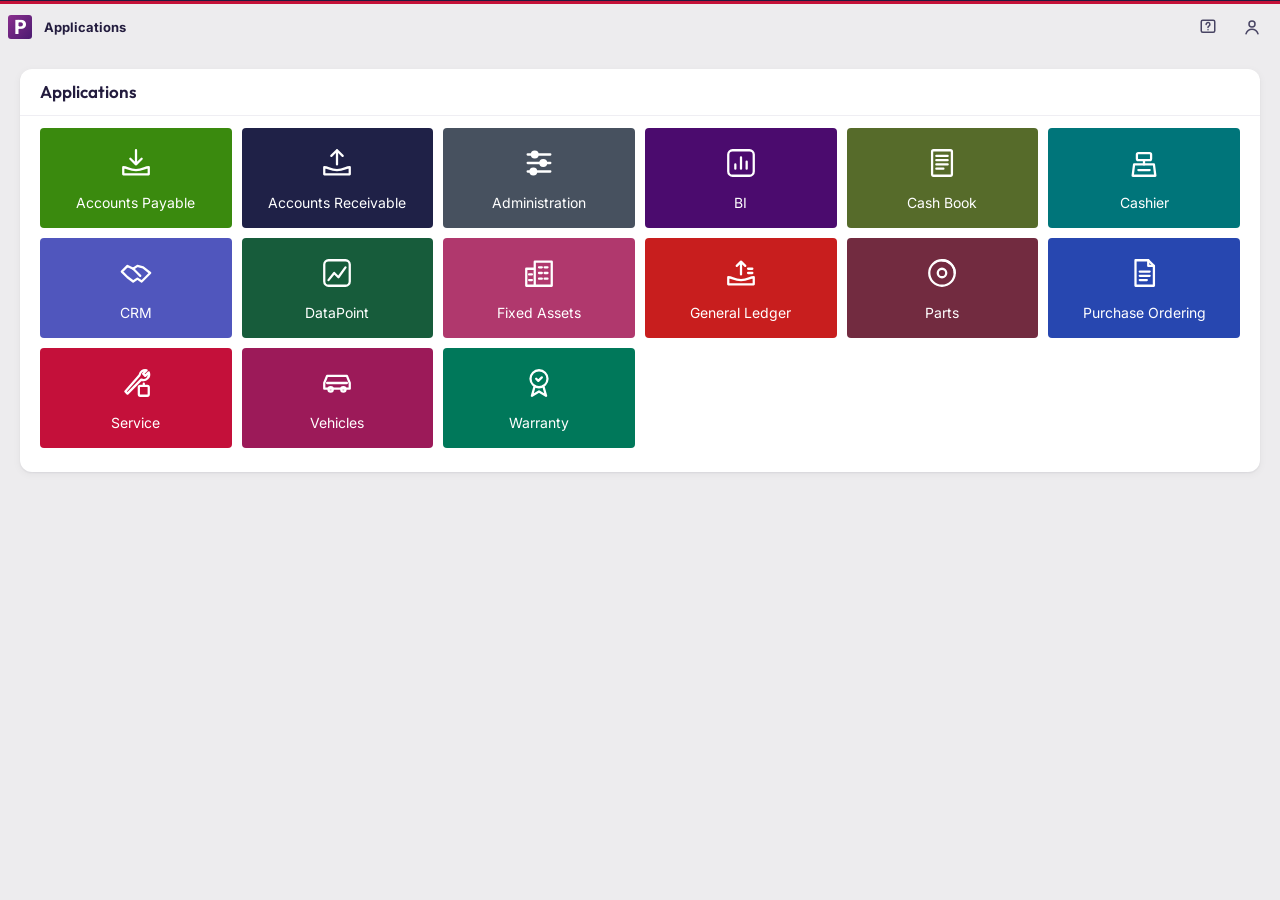
==== commit 39c06cd5: "Split the prototype into separate Service and BI apps The prototype now opens on a DMS-style Applica" ====
--- a/index.html
+++ b/index.html
@@ -10,14 +10,16 @@
 <link rel="stylesheet" href="css/app.css">
 <link rel="stylesheet" href="css/planner.css">
 <link rel="stylesheet" href="css/copilot.css">
+<link rel="stylesheet" href="css/chat.css">
+<link rel="stylesheet" href="css/call.css">
 </head>
 <body>
 <div class="top-line" aria-hidden="true"></div>
 <header class="topbar">
-  <div class="logo" aria-hidden="true">P</div>
+  <button class="logo" data-a="apps" aria-label="Applications" title="Applications">P</button>
   <nav class="crumb" id="crumb" aria-label="Breadcrumb"></nav>
   <span class="sp"></span>
-  <span class="loc"><svg class="i"><use href="#i-pin"/></svg><span>UK - Branch 1 - Workshop - Main Diary</span></span>
+  <span class="loc"><svg class="i"><use href="#i-pin"/></svg><span id="loc">UK - Branch 1 - Workshop - Main Diary</span></span>
   <button class="icbtn" data-a="inert" aria-label="Help"><svg class="i"><use href="#i-help"/></svg></button>
   <button class="icbtn" data-a="inert" aria-label="Account"><svg class="i"><use href="#i-user"/></svg></button>
 </header>
@@ -61,7 +63,26 @@
   <symbol id="i-sparks" viewBox="0 0 24 24"><path d="M10 6l1.800 5.200L17 13l-5.200 1.800L10 20l-1.800-5.200L3 13l5.200-1.800z" fill="currentColor"/><path d="M18 2.500l.9 2.600 2.600.9-2.600.9-.9 2.600-.9-2.600-2.600-.9 2.600-.9z"/><path d="M18 16l.7 1.800 1.800.7-1.800.7-.7 1.800-.7-1.800-1.800-.7 1.800-.7z" fill="currentColor"/></symbol>
   <symbol id="i-spark" viewBox="0 0 24 24"><path d="M12 3l1.800 5.200L19 10l-5.200 1.800L12 17l-1.800-5.200L5 10l5.200-1.800z"/><path d="M19 15l.8 2.200L22 18l-2.200.8L19 21l-.8-2.200L16 18l2.200-.8z"/></symbol>
   <symbol id="i-check" viewBox="0 0 24 24"><path d="M5 12.500l4.500 4.500L19 7.500"/></symbol>
+  <symbol id="i-new" viewBox="0 0 24 24"><path d="M12 5H6a2 2 0 00-2 2v11a2 2 0 002 2h11a2 2 0 002-2v-6"/><path d="M17.500 3.500a2.100 2.100 0 013 3L12 15l-4 1 1-4z"/></symbol>
   <symbol id="i-x" viewBox="0 0 24 24"><path d="M6 6l12 12M18 6L6 18"/></symbol>
+  <symbol id="i-in" viewBox="0 0 24 24"><path d="M12 3v10M8 9l4 4 4-4"/><path d="M3 15c3 0 4 2 9 2s6-2 9-2v5H3z"/></symbol>
+  <symbol id="i-out" viewBox="0 0 24 24"><path d="M12 13V3M8 7l4-4 4 4"/><path d="M3 15c3 0 4 2 9 2s6-2 9-2v5H3z"/></symbol>
+  <symbol id="i-sliders" viewBox="0 0 24 24"><path d="M4 6h16M4 12h16M4 18h16"/><circle cx="9" cy="6" r="2" fill="currentColor"/><circle cx="15" cy="12" r="2" fill="currentColor"/><circle cx="8" cy="18" r="2" fill="currentColor"/></symbol>
+  <symbol id="i-bi" viewBox="0 0 24 24"><rect x="3" y="3" width="18" height="18" rx="3"/><path d="M8 16v-3M12 16V8M16 16v-5"/></symbol>
+  <symbol id="i-book" viewBox="0 0 24 24"><rect x="5" y="3" width="14" height="18" rx="1"/><path d="M8 7h8M8 10h8M8 13h8M8 16h5"/></symbol>
+  <symbol id="i-till" viewBox="0 0 24 24"><path d="M4 21h16l-1-8H5z"/><rect x="7" y="5" width="10" height="5" rx="1"/><path d="M12 10v3M8 17h8"/></symbol>
+  <symbol id="i-hands" viewBox="0 0 24 24"><path d="M2 11l4-4 4 2 3-2 4 1 5 4-6 6-3-2-3 2-4-3z"/><path d="M10 9l3 3M13 12l2 2"/></symbol>
+  <symbol id="i-trend" viewBox="0 0 24 24"><rect x="3" y="3" width="18" height="18" rx="3"/><path d="M6 17l4-5 3 3 5-7"/></symbol>
+  <symbol id="i-building" viewBox="0 0 24 24"><path d="M3 21V9h6v12M9 21V4h12v17M3 21h18"/><path d="M12 8h2M16 8h2M12 12h2M16 12h2M12 16h2M16 16h2M5 13h2M5 17h2"/></symbol>
+  <symbol id="i-ledger" viewBox="0 0 24 24"><path d="M12 13V4M9 7l3-3 3 3"/><path d="M3 15c3 0 4 2 9 2s6-2 9-2v5H3z"/><path d="M17 9h3M17 12h3"/></symbol>
+  <symbol id="i-disc" viewBox="0 0 24 24"><circle cx="12" cy="12" r="9"/><circle cx="12" cy="12" r="3"/><path d="M12 3a9 9 0 019 9"/></symbol>
+  <symbol id="i-doc" viewBox="0 0 24 24"><path d="M6 3h9l4 4v14H6z"/><path d="M15 3v4h4M9 11h7M9 14h7M9 17h5"/></symbol>
+  <symbol id="i-car" viewBox="0 0 24 24"><path d="M3 16v-4l2-5h14l2 5v4z"/><path d="M5 12h14"/><circle cx="7.5" cy="16.5" r="1.5"/><circle cx="16.5" cy="16.5" r="1.5"/></symbol>
+  <symbol id="i-badge" viewBox="0 0 24 24"><circle cx="12" cy="9" r="6"/><path d="M9 14l-2 7 5-3 5 3-2-7"/><path d="M10 9l1.500 1.500L14 8"/></symbol>
+  <symbol id="i-phone" viewBox="0 0 24 24"><path d="M5 4h4l2 5-2.5 1.5a11 11 0 005 5L15 13l5 2v4a2 2 0 01-2 2A16 16 0 013 6a2 2 0 012-2"/></symbol>
+  <symbol id="i-pause" viewBox="0 0 24 24"><path d="M9 5v14M15 5v14"/></symbol>
+  <symbol id="i-play" viewBox="0 0 24 24"><path d="M7 5l12 7-12 7z"/></symbol>
+  <symbol id="i-restart" viewBox="0 0 24 24"><path d="M4 12a8 8 0 108-8 8.700 8.700 0 00-6 2.500L4 8.500"/><path d="M4 4v4.500h4.500"/></symbol>
   <symbol id="i-alert" viewBox="0 0 24 24"><path d="M12 3l10 18H2z"/><path d="M12 10v4M12 17.500h.01"/></symbol>
   <symbol id="i-info" viewBox="0 0 24 24"><circle cx="12" cy="12" r="9"/><path d="M12 11v6M12 7.500h.01"/></symbol>
   <symbol id="i-lock" viewBox="0 0 24 24"><rect x="5" y="11" width="14" height="10" rx="2"/><path d="M8 11V8a4 4 0 018 0v3"/></symbol>
@@ -86,6 +107,8 @@
 <script src="js/upsell.js"></script>
 <script src="js/dashboard.js"></script>
 <script src="js/copilot.js"></script>
+<script src="js/call.js"></script>
+<script src="js/call-view.js"></script>
 <script src="js/app.js"></script>
 </body>
 </html>
--- a/css/app.css
+++ b/css/app.css
@@ -97,3 +97,17 @@
 @media (max-width: 1080px) { .loc span { display: none; } }
 @media (max-width: 900px) { .side { display: none; } }
 @media (prefers-reduced-motion: reduce) { *, *::before, *::after { animation-duration: .01ms !important; transition-duration: .01ms !important; } }
+
+/* Applications launcher, like the DMS home screen */
+button.logo { padding: 0; border: 0; cursor: pointer; }
+button.logo:focus-visible { outline: 2px solid var(--brand); outline-offset: 2px; }
+body.at-launcher .side, body.at-launcher #chat, body.at-launcher .loc { display: none; }
+.apps { height: 100%; overflow-y: auto; padding: 20px; background: var(--chrome); }
+.apps-card { max-width: 1240px; background: #fff; border-radius: 12px; box-shadow: var(--shadow); }
+.apps-card h1 { margin: 0; padding: 14px 20px; font-family: 'Outfit', sans-serif; font-size: 17px; font-weight: 600; border-bottom: 1px solid var(--line-2); }
+.apps-grid { display: grid; grid-template-columns: repeat(auto-fill, minmax(170px, 1fr)); gap: 10px; padding: 12px 20px 24px; }
+.app-tile { display: flex; flex-direction: column; align-items: center; justify-content: center; gap: 14px; min-height: 100px; padding: 14px 8px 12px; font: inherit; font-size: 14px; color: #fff; background: var(--tile); border: 0; border-radius: 4px; cursor: pointer; transition: transform .15s, box-shadow .15s, filter .15s; }
+.app-tile .i { width: 34px; height: 34px; stroke-width: 1.6; }
+.app-tile:hover { transform: translateY(-2px); box-shadow: 0 8px 18px -8px rgba(0, 0, 0, .45); filter: brightness(1.06); }
+.app-tile:focus-visible { outline: 3px solid var(--ink); outline-offset: 2px; }
+.bi-home { height: 100%; background: #d2d1d8; }
--- a/css/copilot.css
+++ b/css/copilot.css
@@ -1,4 +1,4 @@
-/* AI Assistance panel (from the Accelerator prototype) and generated dashboards. */
+/* Shared buttons and generated dashboards. The chat panel itself is in chat.css. */
 
 /* Buttons */
 .btn { display: inline-flex; align-items: center; justify-content: center; gap: 7px; min-height: 34px; padding: 6px 14px; border: 1px solid #c9c6d4; border-radius: 8px; background: #fff; font-weight: 600; color: var(--ink); cursor: pointer; white-space: nowrap; }
@@ -12,53 +12,6 @@
 .icbtn.sm { width: 28px; height: 28px; }
 .icbtn[aria-pressed="true"] { background: var(--brand-50); color: var(--brand); }
 
-/* Chat */
-.chat { width: 400px; flex: none; min-height: 0; display: flex; flex-direction: column; background: #fff; border-left: 1px solid var(--line); }
-.chat-h { flex: none; display: flex; align-items: center; gap: 10px; padding: 10px 12px 10px 14px; border-bottom: 1px solid var(--line); }
-.chat-h b { font-family: 'Outfit', sans-serif; font-size: 14px; font-weight: 600; white-space: nowrap; }
-.spark { width: 28px; height: 28px; flex: none; border-radius: 8px; display: flex; align-items: center; justify-content: center; color: #fff; background: linear-gradient(135deg, #3fb5a6, #7b3fc4); }
-.ctx { padding: 2px 8px; max-width: 150px; overflow: hidden; text-overflow: ellipsis; white-space: nowrap; font-size: 12px; font-weight: 600; color: var(--ink-2); background: #f3f2f7; border: 1px solid var(--line); border-radius: 6px; }
-.chat-b { flex: 1 1 auto; min-height: 0; overflow-y: auto; display: flex; flex-direction: column; gap: 12px; padding: 16px 14px; }
-.msg-u { align-self: flex-end; max-width: 86%; padding: 9px 13px; color: #fff; background: var(--brand); border-radius: 14px 14px 3px 14px; overflow-wrap: anywhere; }
-.msg-a { max-width: 96%; color: var(--ink); }
-.col { display: flex; flex-direction: column; gap: 8px; align-items: flex-start; }
-.ccard { display: flex; flex-direction: column; gap: 10px; padding: 14px; background: #fff; border: 1px solid var(--line); border-radius: 12px; box-shadow: var(--shadow); }
-.ccard .safe { display: flex; align-items: center; gap: 6px; padding-top: 8px; font-size: 12px; color: var(--muted); border-top: 1px dashed var(--line); }
-.c-result { font-size: 15px; line-height: 21px; font-weight: 700; }
-.c-note { display: flex; gap: 6px; color: var(--ink-2); }
-.c-note svg { margin-top: 2px; }
-.sm { font-size: 12.5px; line-height: 17px; color: var(--ink-2); }
-.xs { font-size: 11.5px; line-height: 15px; }
-.muted { color: var(--muted); }
-.lnk { display: flex; justify-content: space-between; align-items: center; width: 100%; padding: 8px 11px; font-weight: 600; text-align: left; background: #fff; border: 1px solid var(--line); border-radius: 8px; cursor: pointer; }
-.lnk:hover { border-color: var(--brand); background: var(--brand-50); }
-.qchip { display: inline-flex; padding: 7px 12px; color: var(--brand); font-weight: 600; text-align: left; background: #fff; border: 1.5px solid var(--brand-200); border-radius: 16px; cursor: pointer; }
-.qchip:hover { background: var(--brand-50); }
-.c-chips { display: flex; flex-wrap: wrap; gap: 8px; align-items: flex-start; }
-.c-empty { display: flex; flex-direction: column; gap: 14px; padding: 6px 2px 4px; }
-.c-empty h2 { margin: 0; font-family: 'Outfit', sans-serif; font-size: 17px; line-height: 24px; font-weight: 600; }
-.c-empty .c-chips { flex-direction: column; }
-.c-safe { display: flex; gap: 6px; margin: 0; font-size: 11.5px; line-height: 15px; color: var(--muted); }
-.chat-f { flex: none; display: flex; align-items: center; gap: 8px; padding: 10px 12px; border-top: 1px solid var(--line); }
-.chat-f input { flex: 1; min-width: 0; min-height: 40px; padding: 9px 14px; border: 1px solid #c9c6d4; border-radius: 20px; }
-.kv3 { display: grid; grid-template-columns: repeat(3, minmax(0, 1fr)); gap: 8px; }
-.kv3 div { padding: 8px 10px; background: #f6f5f9; border-radius: 8px; min-width: 0; }
-.kv3 span { display: block; white-space: nowrap; overflow: hidden; text-overflow: ellipsis; }
-.kv3 b { display: block; font-size: 16px; line-height: 22px; font-weight: 700; }
-.typing { display: inline-flex; gap: 4px; }
-.typing i { width: 6px; height: 6px; border-radius: 50%; background: #b6a6d3; animation: bl 1s infinite; }
-.typing i:nth-child(2) { animation-delay: .15s; }
-.typing i:nth-child(3) { animation-delay: .3s; }
-@keyframes bl { 0%, 100% { opacity: .3; } 50% { opacity: 1; } }
-.steps { gap: 6px; padding: 12px 14px; box-shadow: none; }
-.step { display: flex; align-items: flex-start; gap: 8px; font-size: 12.5px; line-height: 17px; color: var(--muted); }
-.step svg, .step .spin, .step .dot { margin-top: 1.5px; }
-.step.done { color: var(--ink-2); }
-.step.done svg { color: var(--ok); }
-.step.run { color: var(--ink); font-weight: 600; }
-.spin { width: 14px; height: 14px; flex: none; border: 2px solid var(--brand-100); border-top-color: var(--brand); border-radius: 50%; animation: spin .8s linear infinite; }
-.dot { width: 14px; height: 14px; flex: none; }
-@keyframes spin { to { transform: rotate(360deg); } }
 
 /* Dashboard shell */
 .dash { flex: 1 1 auto; min-height: 0; overflow-y: auto; padding: 16px 18px 24px; background: #f2f2f5; container-type: inline-size; }
@@ -221,9 +174,6 @@
 .tip-r span { color: var(--ink-2); }
 .nav-none { padding: 10px; color: var(--muted); }
 
-@media (max-width: 980px) {
-  .chat { position: fixed; top: 49px; right: 0; bottom: 0; z-index: 30; width: min(400px, 100%); box-shadow: -8px 0 24px rgba(0, 0, 0, .15); }
-}
 
 /* Money left on the table */
 .leak { flex-direction: row; flex-wrap: wrap; gap: 12px; align-items: stretch; }
@@ -270,53 +220,3 @@
 .plan-note b { display: block; font-weight: 600; }
 .plan-note span { font-size: 12.5px; color: var(--ink-2); }
 
-/* Booking an appointment */
-.bk { gap: 8px; }
-.bk-h { font-size: 11.5px; font-weight: 600; letter-spacing: .04em; text-transform: uppercase; color: var(--muted); }
-.bk-f { display: grid; grid-template-columns: 96px minmax(0, 1fr); gap: 8px; align-items: center; }
-.bk-f > span { font-size: 12px; color: var(--muted); }
-.bk-f input, .bk-f select { width: 100%; min-width: 0; min-height: 32px; padding: 5px 9px; font: inherit; color: var(--ink); background: #fff; border: 1px solid #c9c6d4; border-radius: 6px; }
-.bk-f input:focus, .bk-f select:focus { outline: 2px solid var(--brand-200); border-color: var(--brand); }
-.bk-types { display: flex; flex-wrap: wrap; gap: 6px; }
-.bk-types .qchip { padding: 4px 10px; font-size: 12.5px; }
-.bk-types .qchip[aria-pressed="true"] { color: #fff; background: var(--brand); border-color: var(--brand); }
-.bk-err { display: flex; gap: 6px; color: var(--amber); }
-.bk-s { gap: 8px; }
-.bk-slot { font-size: 17px; line-height: 23px; font-weight: 700; }
-.bk-who { font-weight: 600; }
-.bk-stats { display: flex; flex-wrap: wrap; gap: 5px; }
-.bk-stats span { padding: 2px 7px; font-size: 11.5px; border-radius: 6px; background: #f3f2f6; }
-.bk-stats .good { color: var(--ok); background: var(--ok-bg); }
-.bk-stats .bad { color: var(--amber); background: var(--amber-bg); }
-.bk-alt { display: flex; flex-direction: column; gap: 6px; padding-top: 10px; border-top: 1px solid var(--line); }
-.bk-alt-h { display: flex; justify-content: space-between; align-items: flex-start; gap: 8px; }
-.bk-alt-h b { display: block; font-weight: 600; }
-.bk-alt-h span { font-size: 12.5px; color: var(--ink-2); }
-
-/* Extras worth offering on the booking call */
-.bx { gap: 0; }
-.bx-car { display: flex; justify-content: space-between; align-items: center; gap: 10px; margin-bottom: 6px; padding: 8px 10px; font-size: 12.5px; background: #f6f5f9; border-radius: 8px; }
-.bx-car b { display: block; }
-.bx-car span { color: var(--ink-2); }
-.bx-miles { display: flex; flex-direction: column; align-items: flex-end; gap: 2px; }
-.bx-miles span { font-size: 11px; color: var(--amber); }
-.bx-miles input { width: 92px; min-height: 28px; padding: 3px 7px; font: inherit; font-weight: 700; text-align: right; color: var(--ink); background: var(--amber-bg); border: 1px solid #f0d39b; border-radius: 6px; }
-.bx-item { display: grid; grid-template-columns: 16px minmax(0, 1fr) auto; gap: 9px; width: 100%; padding: 9px 0; font: inherit; color: inherit; text-align: left; background: none; border: 0; border-top: 1px solid var(--line); cursor: pointer; }
-.bx-item:first-of-type { border-top: 0; }
-div.bx-item { cursor: default; }
-.bx-item.off { opacity: .6; }
-.bx-item b { display: block; font-weight: 600; }
-.bx-box { width: 15px; height: 15px; margin-top: 2px; border: 2px solid #9b97ad; border-radius: 3px; }
-.bx-box.on { background: var(--brand); border-color: var(--brand); box-shadow: inset 0 0 0 2px #fff; }
-.bx-item.off .bx-box { border-style: dashed; }
-.bx-tags { display: flex; flex-wrap: wrap; gap: 5px; margin-top: 4px; }
-.bx-tags span { padding: 1px 7px; font-size: 11.5px; border-radius: 6px; background: #f3f2f6; }
-.bx-tags .safe { color: var(--red); background: var(--red-bg); }
-.bx-tags .ok { color: var(--ok); background: var(--ok-bg); }
-.bx-tags .amb { color: var(--amber); background: var(--amber-bg); }
-.bx-tags .off { color: var(--ink-2); background: #f3f2f6; font-weight: 600; }
-.bx-price { text-align: right; font-weight: 600; white-space: nowrap; }
-.bx-price span { display: block; font-size: 12px; font-weight: 400; color: var(--muted); }
-.bx-more { align-self: flex-start; padding: 7px 0; font: inherit; font-size: 12.5px; font-weight: 600; color: var(--brand); background: none; border: 0; border-top: 1px solid var(--line); width: 100%; text-align: left; cursor: pointer; }
-.bx-total { display: flex; flex-wrap: wrap; justify-content: space-between; align-items: center; gap: 8px; margin-top: 4px; padding-top: 10px; font-weight: 600; border-top: 1px dashed var(--line); }
-.bk-will { display: flex; flex-direction: column; gap: 4px; padding: 9px 10px; font-size: 12.5px; background: #f6f5f9; border-radius: 8px; }
--- a/css/chat.css
+++ b/css/chat.css
@@ -0,0 +1,241 @@
+/* AI Assistance panel. Layout and read-only stance follow the Pinewood Accelerator prototype. */
+
+:root {
+  --ease-out: cubic-bezier(.16, 1, .3, 1);
+  --ease-spring: cubic-bezier(.34, 1.56, .64, 1);
+  --chat-w: 400px;
+  --tile: #f7f6fa;
+  --field-line: #d6d4df;
+  --plate: #ffd93b;
+}
+
+/* Shared text helpers, also used by the dashboards. Small icons share the .sm class and must keep their own colour. */
+:where(:not(svg)).sm { font-size: 12.5px; line-height: 18px; color: var(--ink-2); }
+.xs { font-size: 11.5px; line-height: 15px; }
+.muted { color: var(--muted); }
+.col { display: flex; flex-direction: column; gap: 8px; align-items: flex-start; }
+.spark { width: 28px; height: 28px; flex: none; border-radius: 9px; display: flex; align-items: center; justify-content: center; color: #fff; background: linear-gradient(135deg, #3fb5a6, #7b3fc4); }
+
+/* Panel */
+.chat { position: relative; width: var(--chat-w); flex: none; min-height: 0; display: flex; flex-direction: column; overflow: hidden; background: #fff; border-left: 1px solid var(--line); animation: chat-in .32s var(--ease-out); }
+.chat > * { min-width: min(var(--chat-w), 100vw); }
+.chat.closing { animation: chat-out .2s ease-in forwards; }
+@keyframes chat-in { from { width: 0; opacity: 0; } }
+@keyframes chat-out { to { width: 0; opacity: 0; } }
+
+.chat-h { position: relative; z-index: 2; flex: none; display: flex; align-items: center; gap: 10px; padding: 10px 10px 10px 14px; background: #fff; box-shadow: 0 1px 0 var(--line-2); transition: box-shadow .2s; }
+.chat-h.scrolled { box-shadow: 0 1px 0 var(--line), 0 6px 14px -8px rgba(35, 28, 62, .22); }
+.chat-h b { font-family: 'Outfit', sans-serif; font-size: 14.5px; font-weight: 600; white-space: nowrap; }
+.chat.busy .chat-h .spark { animation: spark-pulse 1.4s ease-in-out infinite; }
+@keyframes spark-pulse { 50% { box-shadow: 0 0 0 5px rgba(123, 63, 196, .14); transform: scale(.94); } }
+.ctx { padding: 2px 8px; max-width: 150px; overflow: hidden; text-overflow: ellipsis; white-space: nowrap; font-size: 11.5px; font-weight: 600; color: var(--ink-2); background: var(--tile); border-radius: 20px; }
+.chat-h .icbtn { width: 30px; height: 30px; transition: background .15s, color .15s, transform .15s var(--ease-out); }
+.chat-h .icbtn:active { transform: scale(.9); }
+
+.chat-b { position: relative; flex: 1 1 auto; min-height: 0; overflow-y: auto; overflow-x: hidden; display: flex; flex-direction: column; gap: 14px; padding: 18px 14px 20px; scrollbar-width: thin; scrollbar-color: #dcdae4 transparent; overscroll-behavior: contain; }
+
+/* Messages */
+.msg { flex: none; display: flex; flex-direction: column; gap: 10px; min-width: 0; }
+.msg.enter { animation: msg-in .42s var(--ease-out) backwards; }
+@keyframes msg-in { from { opacity: 0; transform: translateY(10px); } }
+.msg.enter .msg-u { animation: bubble-in .36s var(--ease-out) backwards; transform-origin: 100% 100%; }
+@keyframes bubble-in { from { transform: translateY(8px) scale(.94); } }
+.pop { animation: msg-in .28s var(--ease-out) backwards; }
+
+.msg-u { align-self: flex-end; max-width: 86%; padding: 9px 14px; color: #fff; line-height: 19px; white-space: pre-wrap; background: var(--brand); border-radius: 18px 18px 5px 18px; overflow-wrap: anywhere; }
+.msg-a { max-width: 100%; color: var(--ink); line-height: 20px; text-wrap: pretty; }
+.w-in { animation: word-in .34s ease-out backwards; }
+@keyframes word-in { from { opacity: 0; filter: blur(3px); } }
+
+.ccard { display: flex; flex-direction: column; gap: 10px; padding: 14px; background: #fff; border: 1px solid var(--line); border-radius: 14px; box-shadow: 0 1px 2px rgba(35, 28, 62, .04), 0 6px 18px -12px rgba(35, 28, 62, .18); }
+.ccard > .safe { display: flex; align-items: center; gap: 6px; padding-top: 10px; font-size: 12px; color: var(--muted); border-top: 1px solid var(--line-2); }
+.ccard.is-done { border-color: #cfe5d1; background: linear-gradient(180deg, #f6fbf6, #fff 64px); }
+.c-result { font-size: 15px; line-height: 21px; font-weight: 650; text-wrap: pretty; }
+.done-tick { display: inline-flex; align-items: center; justify-content: center; width: 20px; height: 20px; margin-right: 6px; vertical-align: -4px; color: #fff; background: var(--ok); border-radius: 50%; }
+.enter .done-tick { animation: tick-pop .5s var(--ease-spring) .08s backwards; }
+.c-result .done-tick svg { color: #fff; stroke-width: 3; width: 12px; height: 12px; vertical-align: 0; }
+@keyframes tick-pop { from { transform: scale(0); } }
+.c-note { display: flex; gap: 6px; color: var(--ink-2); }
+.c-note svg { margin-top: 2px; }
+
+/* An answer reads as prose, with no box around it */
+.ans { display: flex; flex-direction: column; align-items: flex-start; gap: 10px; }
+.ans .kv3 { align-self: stretch; }
+.enter .ans > :not(.c-result) { animation: msg-in .4s var(--ease-out) .16s backwards; }
+
+.kv3 { display: grid; grid-template-columns: repeat(3, minmax(0, 1fr)); gap: 6px; }
+.kv3 div { padding: 9px 10px; background: var(--tile); border-radius: 10px; min-width: 0; }
+.kv3 span { display: block; white-space: nowrap; overflow: hidden; text-overflow: ellipsis; }
+.kv3 b { display: block; font-family: 'Outfit', sans-serif; font-size: 17px; line-height: 23px; font-weight: 600; font-variant-numeric: tabular-nums; }
+
+/* Follow-up suggestions */
+.c-chips { display: flex; flex-wrap: wrap; gap: 6px; align-items: flex-start; }
+.qchip { display: inline-flex; padding: 6px 12px; color: var(--brand); font-size: 12.5px; font-weight: 550; text-align: left; background: #fff; border: 1px solid var(--brand-200); border-radius: 16px; cursor: pointer; transition: background .15s, border-color .15s, color .15s, transform .18s var(--ease-out), box-shadow .15s; }
+.qchip:hover { background: var(--brand-50); border-color: var(--brand); transform: translateY(-1px); box-shadow: 0 3px 8px -3px rgba(83, 27, 124, .3); }
+.qchip:active { transform: scale(.97); }
+.enter .c-chips > .qchip { animation: msg-in .36s var(--ease-out) backwards; animation-delay: calc(.28s + var(--i, 0) * 45ms); }
+
+.lnk { display: flex; justify-content: space-between; align-items: center; width: 100%; padding: 9px 12px; font-weight: 600; text-align: left; background: #fff; border: 1px solid var(--line); border-radius: 10px; cursor: pointer; transition: border-color .15s, background .15s; }
+.lnk:hover { border-color: var(--brand); background: var(--brand-50); }
+.chat .btn { border-radius: 9px; transition: background .15s, border-color .15s, transform .15s var(--ease-out), box-shadow .15s; }
+.chat .btn:active:not(:disabled) { transform: scale(.97); }
+.chat .btn.p { box-shadow: 0 1px 2px rgba(83, 27, 124, .3); }
+.chat .btn.p:hover { box-shadow: 0 4px 12px -4px rgba(83, 27, 124, .6); }
+
+/* First screen */
+.c-empty { display: flex; flex-direction: column; gap: 4px; padding: 10px 2px 4px; }
+.c-empty h2 { margin: 0; font-family: 'Outfit', sans-serif; font-size: 23px; line-height: 30px; font-weight: 600; letter-spacing: -.01em; }
+.c-empty h2 span { background: linear-gradient(95deg, #2f9f92, #7b3fc4 55%, #c2409a); -webkit-background-clip: text; background-clip: text; color: transparent; }
+.c-today { margin: 0 0 16px; color: var(--ink-2); line-height: 20px; }
+.c-starts { display: flex; flex-direction: column; margin: 0 -6px 16px; }
+.c-start { display: flex; align-items: center; gap: 11px; width: 100%; padding: 8px 8px 8px 6px; font-weight: 500; text-align: left; background: none; border: 0; border-radius: 10px; cursor: pointer; transition: background .15s; }
+.enter .c-start { animation: msg-in .42s var(--ease-out) backwards; animation-delay: calc(.08s + var(--i, 0) * 40ms); }
+.c-start-i { display: flex; align-items: center; justify-content: center; width: 28px; height: 28px; flex: none; color: var(--brand); background: var(--brand-50); border-radius: 8px; transition: background .15s, color .15s; }
+.c-start > span:nth-child(2) { flex: 1; min-width: 0; }
+.c-start > svg { color: var(--brand); opacity: 0; transform: translateX(-6px); transition: opacity .15s, transform .22s var(--ease-out); }
+.c-start:hover, .c-start:focus-visible { background: var(--tile); }
+.c-start:hover .c-start-i, .c-start:focus-visible .c-start-i { color: #fff; background: var(--brand); }
+.c-start:hover > svg, .c-start:focus-visible > svg { opacity: 1; transform: none; }
+.c-safe { display: flex; gap: 7px; margin: 0; font-size: 11.5px; line-height: 16px; color: var(--muted); }
+.c-safe svg { margin-top: 1px; }
+
+/* Showing its working: a live list that folds away when done */
+.thinking { display: flex; align-items: center; gap: 8px; min-height: 20px; }
+.orb { width: 10px; height: 10px; flex: none; border-radius: 50%; background: conic-gradient(from 0deg, #63d6c8, #9aa3d6, #e0489f, #b24bc8, #63d6c8); animation: spin 1s linear infinite; }
+.shim { font-weight: 550; color: transparent; background: linear-gradient(90deg, var(--muted) 30%, var(--brand-200) 50%, var(--muted) 70%); background-size: 220% 100%; -webkit-background-clip: text; background-clip: text; animation: shim 1.5s linear infinite; }
+@keyframes shim { from { background-position: 110% 0; } to { background-position: -110% 0; } }
+@keyframes spin { to { transform: rotate(360deg); } }
+
+.steps-h { display: none; align-items: center; gap: 6px; padding: 2px 0; font-size: 12.5px; color: var(--muted); background: none; border: 0; cursor: pointer; transition: color .15s; }
+.steps-h:hover { color: var(--ink); }
+.steps-h > svg:first-child { color: var(--ok); }
+.steps-h .chev { width: 13px; height: 13px; transition: transform .24s var(--ease-out); }
+.steps.fin .steps-h { display: inline-flex; }
+.steps.open .steps-h .chev { transform: rotate(180deg); }
+.steps-w { display: grid; grid-template-rows: 1fr; transition: grid-template-rows .3s var(--ease-out), opacity .2s; }
+.steps.fin:not(.open) .steps-w { grid-template-rows: 0fr; opacity: 0; }
+.steps-l { min-height: 0; overflow: hidden; display: flex; flex-direction: column; gap: 6px; }
+.steps.fin.open .steps-l { padding: 6px 0 0 2px; }
+.step { display: flex; align-items: flex-start; gap: 8px; font-size: 12.5px; line-height: 17px; color: var(--muted); }
+.step.todo { display: none; }
+.step.run { animation: msg-in .3s var(--ease-out); }
+.step.run > span:last-child { font-weight: 550; }
+.step.done { color: var(--ink-2); }
+.step svg, .step .spin { margin-top: 1.5px; }
+.step.done svg { color: var(--ok); animation: tick-pop .34s var(--ease-spring); }
+.steps.fin .step.done svg { animation: none; }
+.spin { width: 14px; height: 14px; flex: none; border: 2px solid var(--brand-100); border-top-color: var(--brand); border-radius: 50%; animation: spin .7s linear infinite; }
+
+/* Composer */
+.chat-f { position: relative; z-index: 2; flex: none; display: flex; flex-direction: column; gap: 6px; padding: 4px 12px 10px; background: #fff; }
+.cmp { position: relative; display: flex; align-items: flex-end; gap: 6px; padding: 5px 5px 5px 14px; border: 1.5px solid transparent; border-radius: 22px; background: linear-gradient(#fff, #fff) padding-box, linear-gradient(var(--field-line), var(--field-line)) border-box; transition: box-shadow .2s; }
+.cmp:focus-within, .chat.busy .cmp { background: linear-gradient(#fff, #fff) padding-box, var(--ai-gradient) border-box; background-size: 100% 100%, 240% 100%; }
+.cmp:focus-within { box-shadow: 0 4px 18px -8px rgba(123, 63, 196, .45); }
+.chat.busy .cmp { animation: cmp-flow 2.2s linear infinite; }
+@keyframes cmp-flow { from { background-position: 0 0, 0% 0; } to { background-position: 0 0, 240% 0; } }
+.cmp textarea { font: inherit; flex: 1; min-width: 0; display: block; height: 30px; max-height: 118px; padding: 6px 0; line-height: 18px; color: var(--ink); background: none; border: 0; outline: 0; resize: none; overflow-y: auto; scrollbar-width: thin; }
+.cmp textarea::placeholder { color: var(--muted); opacity: 1; }
+.send { display: flex; align-items: center; justify-content: center; flex: none; width: 30px; height: 30px; padding: 0; color: #fff; background: var(--brand); border: 0; border-radius: 50%; cursor: pointer; transition: transform .22s var(--ease-spring), background .15s, opacity .15s; }
+.send svg { width: 15px; height: 15px; stroke-width: 2.4; }
+.send:hover:not(:disabled) { background: var(--brand-600); transform: scale(1.07); }
+.send:active:not(:disabled) { transform: scale(.92); }
+.send:disabled { color: var(--muted); background: #eeedf2; cursor: default; }
+.chat-fine { margin: 0; font-size: 11px; line-height: 14px; text-align: center; color: var(--muted); }
+.chat-fine.gone { display: none; }
+.chat-jump { position: absolute; left: 50%; top: -38px; display: inline-flex; align-items: center; gap: 5px; height: 30px; padding: 0 12px; font-size: 12px; font-weight: 600; color: var(--ink-2); background: #fff; border: 1px solid var(--line); border-radius: 15px; box-shadow: 0 6px 16px -6px rgba(35, 28, 62, .35); cursor: pointer; transform: translate(-50%, 6px); opacity: 0; pointer-events: none; transition: opacity .18s, transform .24s var(--ease-out), color .15s; }
+.chat-jump.on { opacity: 1; transform: translate(-50%, 0); pointer-events: auto; }
+.chat-jump:hover { color: var(--brand); }
+
+/* Booking form */
+.bk { gap: 10px; }
+.bk-h { font-size: 11px; font-weight: 650; letter-spacing: .06em; text-transform: uppercase; color: var(--muted); }
+.bk-grid { display: grid; grid-template-columns: repeat(2, minmax(0, 1fr)); gap: 8px; }
+.bk-f { display: flex; flex-direction: column; gap: 4px; min-width: 0; }
+.bk-f > span { font-size: 11.5px; line-height: 14px; font-weight: 500; color: var(--ink-2); }
+.bk-f input, .bk-f select { width: 100%; min-width: 0; height: 34px; padding: 0 10px; color: var(--ink); background: #fff; border: 1px solid var(--field-line); border-radius: 9px; outline: 0; transition: border-color .15s, box-shadow .15s; }
+.bk-f input::placeholder { color: #8d8b9b; }
+.bk-f input:hover, .bk-f select:hover { border-color: #b4b1c2; }
+.bk-f input:focus, .bk-f select:focus { border-color: var(--brand); box-shadow: 0 0 0 3px var(--brand-100); }
+.bk-f select { appearance: none; padding-right: 28px; background: #fff url("data:image/svg+xml,%3Csvg xmlns='http://www.w3.org/2000/svg' width='14' height='14' viewBox='0 0 24 24' fill='none' stroke='%23484463' stroke-width='2.2' stroke-linecap='round' stroke-linejoin='round'%3E%3Cpath d='M6 9l6 6 6-6'/%3E%3C/svg%3E") no-repeat right 9px center; cursor: pointer; }
+.bk-f input.plate-in { font-family: 'Outfit', sans-serif; font-weight: 600; letter-spacing: .06em; text-transform: uppercase; background: #fffbe8; border-color: #e8cf6a; }
+.bk-f input.plate-in::placeholder { font-weight: 500; letter-spacing: .02em; color: #8a7a35; text-transform: none; }
+.bk-f input.plate-in:focus { background: #fff6c9; border-color: #c9a400; box-shadow: 0 0 0 3px #fbedb0; }
+.plate { display: inline-block; padding: 0 6px; font-family: 'Outfit', sans-serif; font-size: 12px; line-height: 18px; font-weight: 600; letter-spacing: .05em; white-space: nowrap; color: #1d1a12; background: var(--plate); border-radius: 4px; box-shadow: inset 0 0 0 1px rgba(0, 0, 0, .14); }
+.fold { display: grid; grid-template-rows: 0fr; opacity: 0; margin-top: -10px; transition: grid-template-rows .28s var(--ease-out), opacity .2s, margin-top .28s var(--ease-out); }
+.fold > div { min-height: 0; overflow: hidden; }
+.fold.on { grid-template-rows: 1fr; opacity: 1; margin-top: 0; }
+.bk-match { display: flex; align-items: center; gap: 6px; font-size: 12.5px; line-height: 17px; color: var(--ok); }
+.bk-types { display: flex; flex-wrap: wrap; gap: 6px; }
+.bk-types .qchip { padding: 5px 11px; }
+.bk-types .qchip[aria-pressed="true"] { color: #fff; background: var(--brand); border-color: var(--brand); box-shadow: 0 3px 8px -3px rgba(83, 27, 124, .55); }
+.bk-err { display: flex; gap: 6px; color: var(--amber); }
+.bk-err svg { margin-top: 2px; }
+.bk-sum { display: flex; flex-wrap: wrap; align-items: center; gap: 4px 6px; }
+
+/* Technician suggestion */
+.bk-s { gap: 8px; }
+.bk-best { align-self: flex-start; padding: 2px 8px; font-size: 11px; line-height: 15px; font-weight: 650; color: var(--brand); background: var(--brand-50); border-radius: 10px; }
+.bk-slot { font-family: 'Outfit', sans-serif; font-size: 19px; line-height: 25px; font-weight: 600; letter-spacing: -.005em; }
+.bk-who { font-weight: 600; }
+.bk-stats { display: flex; flex-wrap: wrap; gap: 5px; }
+.bk-stats span { padding: 2px 8px; font-size: 11.5px; line-height: 16px; border-radius: 10px; background: #f3f2f6; }
+.bk-stats .good { color: var(--ok); background: var(--ok-bg); }
+.bk-stats .bad { color: var(--amber); background: var(--amber-bg); }
+.bk-alt { display: flex; flex-direction: column; gap: 6px; padding-top: 10px; border-top: 1px solid var(--line-2); }
+.bk-alt-h { display: flex; justify-content: space-between; align-items: flex-start; gap: 8px; }
+.bk-alt-h b { display: block; font-weight: 600; }
+.bk-alt-h span { font-size: 12.5px; color: var(--ink-2); }
+.bk-will { display: flex; flex-direction: column; gap: 4px; padding: 10px 12px; font-size: 12.5px; line-height: 17px; background: var(--tile); border-radius: 10px; }
+
+/* Extras worth offering on the booking call */
+.bx { gap: 0; }
+.bx > .sm + .c-acts, .bx > .bx-car + .sm { margin-top: 8px; }
+.bx-car { display: flex; justify-content: space-between; align-items: center; gap: 10px; margin-bottom: 4px; padding: 9px 10px 9px 12px; font-size: 12.5px; line-height: 17px; background: var(--tile); border-radius: 10px; }
+.bx-car b { display: block; }
+.bx-car span { color: var(--ink-2); }
+.bx-miles { display: flex; flex-direction: column; align-items: flex-end; gap: 2px; }
+.bx-miles span { font-size: 11px; line-height: 14px; color: var(--amber); }
+.bx-miles input { width: 78px; height: 28px; padding: 0 8px; font-weight: 650; text-align: right; font-variant-numeric: tabular-nums; color: var(--ink); background: var(--amber-bg); border: 1px solid #f0d39b; border-radius: 8px; outline: 0; transition: border-color .15s, box-shadow .15s; }
+.bx-miles input:focus { border-color: var(--amber); box-shadow: 0 0 0 3px #fbe7c0; }
+.bx-item { display: grid; grid-template-columns: 18px minmax(0, 1fr) auto; gap: 10px; width: calc(100% + 16px); margin: 0 -8px; padding: 10px 8px; color: inherit; text-align: left; background: none; border: 0; border-radius: 10px; cursor: pointer; transition: background .15s; }
+button.bx-item:hover { background: var(--tile); }
+div.bx-item { cursor: default; }
+.bx-item.off > :not(.bx-box) { opacity: .62; }
+.bx-item b { display: block; font-weight: 600; }
+.bx-box { display: flex; align-items: center; justify-content: center; width: 18px; height: 18px; margin-top: 1px; color: #fff; background: #fff; border: 1.5px solid #a8a5b8; border-radius: 6px; transition: background .15s, border-color .15s, transform .24s var(--ease-spring); }
+button.bx-item:hover .bx-box:not(.on) { border-color: var(--brand); }
+button.bx-item:active .bx-box { transform: scale(.86); }
+.bx-box svg { width: 12px; height: 12px; stroke-width: 3; transform: scale(0); transition: transform .24s var(--ease-spring); }
+.bx-box.on { background: var(--brand); border-color: var(--brand); }
+.bx-box.on svg { transform: none; }
+.bx-item.off .bx-box { border-style: dashed; opacity: .62; }
+.bx-tags { display: flex; flex-wrap: wrap; gap: 5px; margin-top: 5px; }
+.bx-tags span { padding: 1px 8px; font-size: 11.5px; line-height: 16px; border-radius: 10px; color: var(--ink-2); background: #f3f2f6; }
+.bx-tags .safe { color: var(--red); background: var(--red-bg); }
+.bx-tags .ok { color: var(--ok); background: var(--ok-bg); }
+.bx-tags .amb { color: var(--amber); background: var(--amber-bg); }
+.bx-tags .off { font-weight: 600; }
+.bx-price { text-align: right; font-weight: 650; white-space: nowrap; font-variant-numeric: tabular-nums; }
+.bx-price span { display: block; font-size: 12px; font-weight: 400; color: var(--muted); }
+.bx-more { display: inline-flex; align-items: center; gap: 4px; align-self: flex-start; padding: 6px 0 8px; font-size: 12.5px; font-weight: 600; color: var(--brand); background: none; border: 0; cursor: pointer; }
+.bx-more svg { transition: transform .24s var(--ease-out); }
+.bx-more[aria-expanded="true"] svg { transform: rotate(180deg); }
+.bx:has(> .bx-total) { padding-bottom: 0; }
+.bx-total { display: flex; justify-content: space-between; align-items: center; gap: 10px; margin: 4px -14px 0; padding: 10px 14px; font-variant-numeric: tabular-nums; border-top: 1px solid var(--line-2); border-radius: 0 0 14px 14px; }
+.msg:last-child .bx-total { position: sticky; bottom: 0; z-index: 1; background: rgba(255, 255, 255, .95); backdrop-filter: blur(6px); }
+.bx-total b { display: block; font-weight: 650; }
+.bx-total small { display: block; font-size: 12px; line-height: 15px; color: var(--muted); }
+.chat:has(.msg:last-child .bx-total) .chat-jump { display: none; }
+
+@media (max-width: 980px) {
+  .chat { position: fixed; top: 49px; right: 0; bottom: 0; z-index: 30; width: min(var(--chat-w), 100%); box-shadow: -8px 0 24px rgba(0, 0, 0, .15); animation-name: chat-slide; }
+  .chat > * { min-width: 0; }
+  .chat.closing { animation-name: chat-slide-out; }
+  @keyframes chat-slide { from { transform: translateX(100%); } }
+  @keyframes chat-slide-out { to { transform: translateX(100%); } }
+}
+
+@media (prefers-reduced-motion: reduce) {
+  .chat *, .chat { animation-delay: 0s !important; }
+  .chat.busy .cmp { animation: none; }
+}
--- a/css/call.css
+++ b/css/call.css
@@ -0,0 +1,79 @@
+/* The simulated AI agent call: incoming card, call view and the strip over the planner. */
+:root { --live: #c41038; --cust: #eef0f6; }
+
+/* Incoming call */
+.ring { position: fixed; top: 60px; right: 20px; z-index: 50; width: 340px; display: flex; flex-direction: column; gap: 10px; padding: 14px; background: #fff; border: 1px solid var(--line); border-radius: 14px; box-shadow: 0 18px 40px -12px rgba(35, 28, 62, .4); animation: ring-in .35s var(--ease-out); }
+.ring.out { animation: ring-out .24s ease-in forwards; }
+.ring-top { display: flex; align-items: center; gap: 11px; }
+.ring-top b { display: block; font-family: 'Outfit', sans-serif; font-size: 16px; }
+.ring-top span { font-size: 12px; color: var(--muted); }
+.ring-ic { width: 42px; height: 42px; flex: none; display: grid; place-items: center; color: #fff; background: var(--ok); border-radius: 50%; animation: ring-pulse 1.1s ease-out infinite; }
+.ring-ic .i { width: 20px; height: 20px; animation: ring-shake 1.1s ease-in-out infinite; }
+.ring-car { display: flex; align-items: center; gap: 8px; font-size: 12.5px; color: var(--ink-2); }
+.ring-acts { display: flex; align-items: center; justify-content: space-between; gap: 8px; }
+.ring-agent { display: inline-flex; align-items: center; gap: 6px; font-weight: 600; font-size: 12.5px; color: var(--muted); }
+.ring-agent.on { color: var(--brand); }
+@keyframes ring-in { from { opacity: 0; transform: translateY(-10px) scale(.97); } }
+@keyframes ring-out { to { opacity: 0; transform: translateY(-8px) scale(.97); } }
+@keyframes ring-pulse { 0% { box-shadow: 0 0 0 0 rgba(37, 107, 42, .45); } 100% { box-shadow: 0 0 0 14px rgba(37, 107, 42, 0); } }
+@keyframes ring-shake { 0%, 50%, 100% { transform: rotate(0); } 10%, 30% { transform: rotate(-14deg); } 20%, 40% { transform: rotate(14deg); } }
+
+/* Live badge */
+.live { display: inline-flex; align-items: center; gap: 6px; padding: 2px 8px; font-size: 11px; font-weight: 700; letter-spacing: .05em; text-transform: uppercase; color: var(--live); background: #fdeaee; border-radius: 999px; }
+.live::before { content: ''; width: 7px; height: 7px; border-radius: 50%; background: currentColor; animation: live-blink 1.2s infinite; }
+.live.paused { color: var(--amber); background: var(--amber-bg); }
+.live.paused::before, .live.off::before { animation: none; }
+.live.off { color: var(--muted); background: #f1f0f4; }
+@keyframes live-blink { 50% { opacity: .25; } }
+
+/* Call view in the main area */
+.call-v { height: 100%; display: flex; flex-direction: column; background: #fff; }
+.call-none { margin: auto; color: var(--muted); }
+.call-h { display: flex; align-items: center; gap: 10px; flex-wrap: wrap; padding: 12px 20px; border-bottom: 1px solid var(--line); }
+.call-h b { font-family: 'Outfit', sans-serif; font-size: 17px; }
+.call-h .muted { font-size: 12.5px; color: var(--muted); }
+.call-h .sp, .call-f .sp { flex: 1; }
+.call-by { display: inline-flex; align-items: center; gap: 6px; font-size: 12.5px; font-weight: 600; color: var(--brand); }
+.call-tx { flex: 1; min-height: 0; overflow-y: auto; display: flex; flex-direction: column; gap: 12px; padding: 20px 24px 28px; scrollbar-width: thin; }
+.tx-line { max-width: min(76%, 640px); padding: 10px 14px; font-size: 15px; line-height: 22px; border-radius: 16px; }
+.tx-line small { display: block; margin-bottom: 2px; font-size: 11.5px; font-weight: 600; color: var(--muted); }
+.tx-line.agent { align-self: flex-start; background: var(--brand-50); border-bottom-left-radius: 4px; }
+.tx-line.customer { align-self: flex-end; background: var(--cust); border-bottom-right-radius: 4px; }
+.tx-act { align-self: center; display: inline-flex; align-items: center; gap: 7px; max-width: 86%; padding: 4px 12px; font-size: 12.5px; color: var(--ink-2); background: #fff; border: 1px dashed var(--brand-200); border-radius: 999px; }
+.tx-act.done { color: var(--brand); }
+.tx-act .i { color: var(--ok); }
+.tx-tail { min-height: 22px; }
+.tx-speaking { display: inline-flex; align-items: center; gap: 3px; font-size: 12px; color: var(--muted); }
+.tx-speaking.customer { float: right; }
+.tx-speaking i { width: 3px; height: 12px; background: var(--brand); border-radius: 2px; animation: speak .8s infinite ease-in-out; }
+.tx-speaking.customer i { background: #8a8fa8; }
+.tx-speaking i:nth-child(2) { animation-delay: .15s; }
+.tx-speaking i:nth-child(3) { animation-delay: .3s; margin-right: 5px; }
+@keyframes speak { 50% { transform: scaleY(.35); } }
+.call-f { display: flex; align-items: center; gap: 8px; padding: 10px 20px; border-top: 1px solid var(--line); }
+.call-f .muted { font-size: 12px; color: var(--muted); }
+
+/* Strip over the planner */
+.content { position: relative; }
+.call-strip { position: absolute; left: 16px; right: 16px; bottom: 16px; z-index: 30; display: flex; align-items: center; gap: 10px; min-height: 52px; padding: 8px 10px 8px 14px; background: #fff; border: 1px solid var(--line); border-radius: 14px; box-shadow: 0 14px 34px -12px rgba(35, 28, 62, .38); animation: ring-in .3s var(--ease-out); }
+.content:has(#chat:not(.hide)) .call-strip { right: calc(var(--chat-w) + 16px); }
+.call-strip.out { animation: ring-out .24s ease-in forwards; }
+.call-strip .strip-n { font-family: 'Outfit', sans-serif; white-space: nowrap; }
+.call-strip .muted { font-size: 12px; color: var(--muted); }
+.strip-line { flex: 1; min-width: 0; display: flex; align-items: center; gap: 4px; overflow: hidden; font-size: 13px; color: var(--ink-2); }
+.strip-line .strip-t { overflow: hidden; text-overflow: ellipsis; white-space: nowrap; }
+.strip-line b { white-space: nowrap; }
+
+/* Copilot while the agent drives it */
+.chat.agent .chat-b button:not([data-a="call-open"]):not([data-a="chat-steps"]), .chat.agent .chat-b input, .chat.agent .chat-b select { pointer-events: none; }
+.agent-note { display: flex; align-items: center; gap: 8px; padding: 8px 12px; font-size: 12.5px; font-weight: 600; color: var(--brand); background: var(--brand-50); border-radius: 10px; }
+.agent-note.done { color: var(--ink-2); background: #f4f3f7; font-weight: 500; }
+.agent-dot { width: 8px; height: 8px; flex: none; border-radius: 50%; background: var(--brand); animation: live-blink 1s infinite; }
+.call-sum .bk-h { margin-bottom: -4px; }
+
+@media (max-width: 900px) {
+  .ring { left: 16px; right: 16px; width: auto; }
+  .call-tx { padding: 16px; }
+  .tx-line { max-width: 90%; }
+  .call-strip .strip-line { display: none; }
+}
